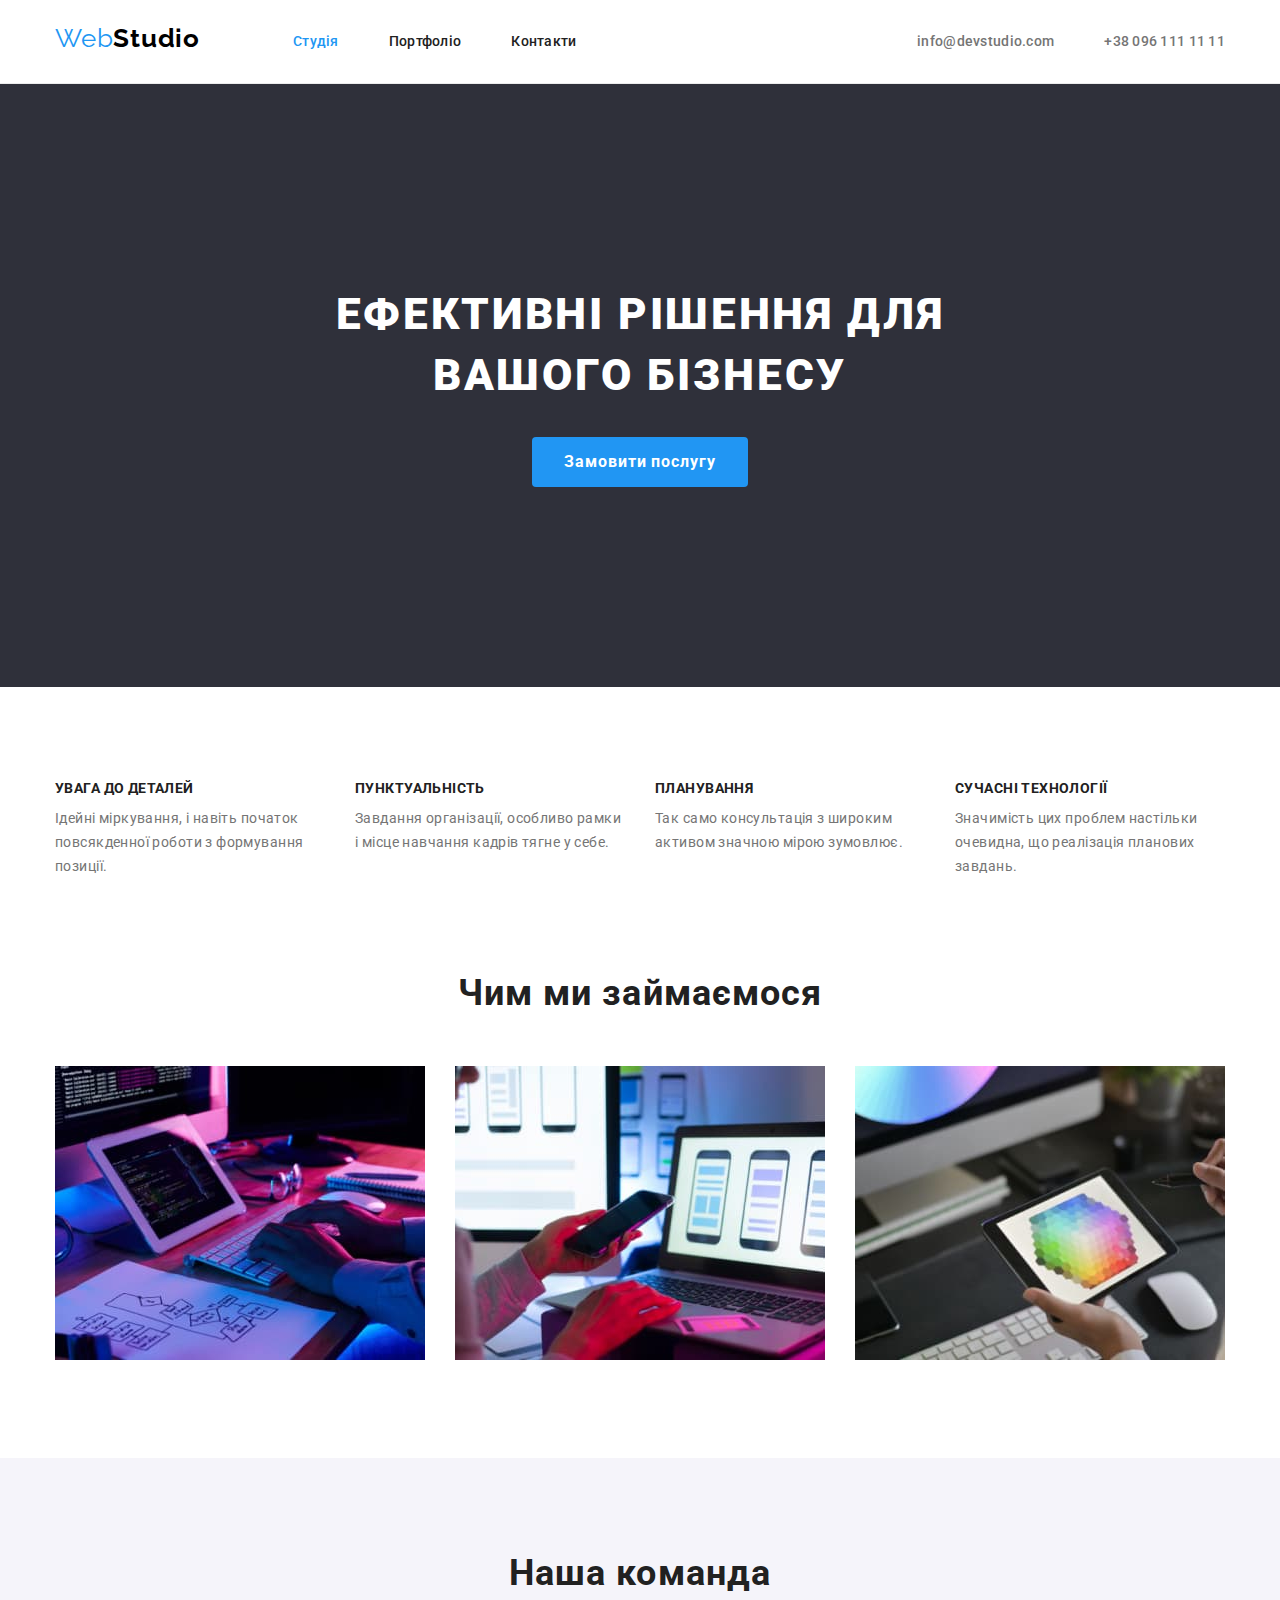
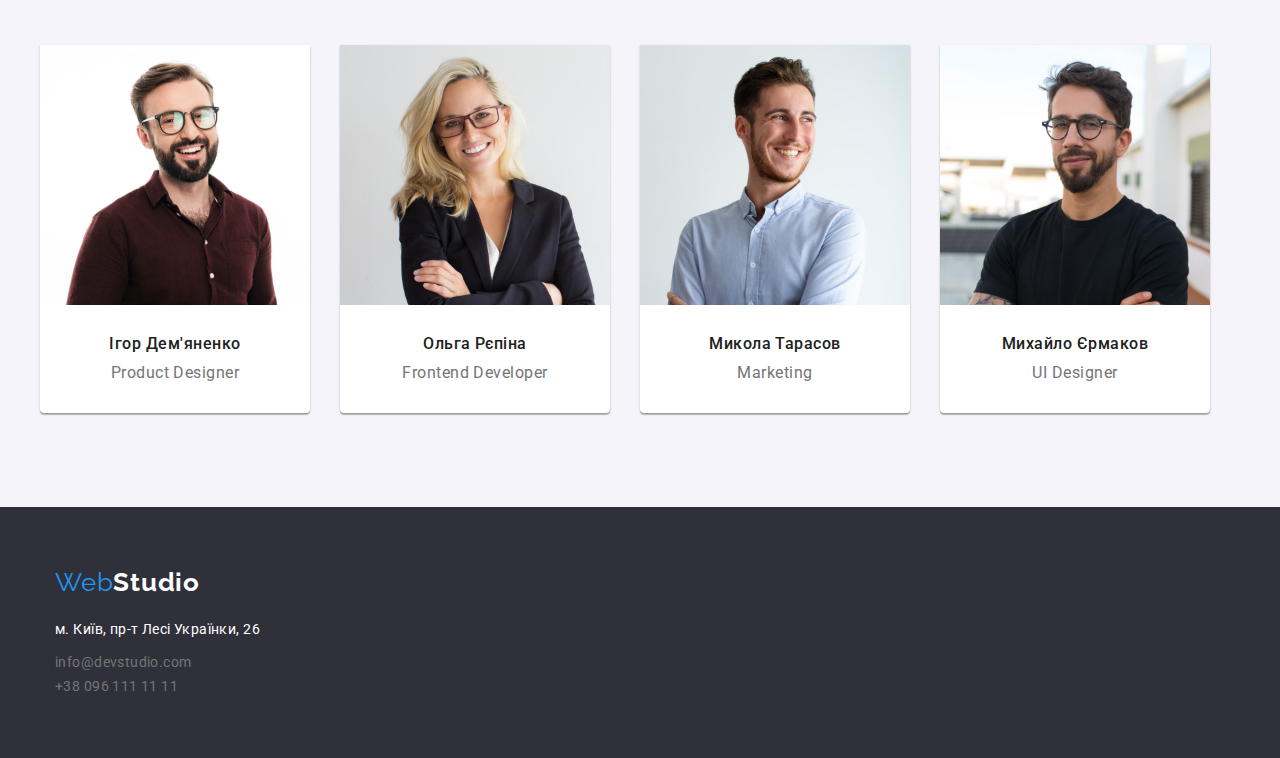
==== index.html @ df7de477 "reset" ====
<!DOCTYPE html>
<html lang="uk">
  <head>
    <meta charset="UTF-8" />
    <meta http-equiv="X-UA-Compatible" content="IE=edge" />
    <meta name="viewport" content="width=device-width, initial-scale=1.0" />
    <title>WebStudio</title>

    <link rel="preconnect" href="https://fonts.googleapis.com" />
    <link rel="preconnect" href="https://fonts.gstatic.com" crossorigin />
    <link
      href="https://fonts.googleapis.com/css2?family=Raleway:wght@700&family=Roboto:wght@400;500;700;900&display=swap"
      rel="stylesheet"
    />
    <link
      rel="stylesheet"
      href="https://cdnjs.cloudflare.com/ajax/libs/modern-normalize/1.0.0/modern-normalize.min.css"
    />

    <link rel="stylesheet" href="./style.css" />
  </head>
  <body>
    <header class="main-header">
      <div class="container header-grow">
        <nav class="main-header">
          <a href="./index.html" lang="en" class="web logo"
            >Web<span class="studio">Studio</span></a
          >
          <ul class="utilited-ul site-nav">
            <li class="item">
              <a href="./index.html" class="link active-page">Студія</a>
            </li>
            <li class="item">
              <a href="./portfolio.html" target="_blank" class="link"
                >Портфоліо</a
              >
            </li>
            <li class="item">
              <a href="" class="link">Контакти</a>
            </li>
          </ul>
        </nav>
        <ul class="utilited-ul contact-header">
          <li class="item">
            <a href=" mailto:info@devstudio.com" class="contact header"
              >info@devstudio.com</a
            >
          </li>
          <li class="item">
            <a href="tel:+380961111111" class="contact header"
              >+38 096 111 11 11</a
            >
          </li>
        </ul>
      </div>
    </header>

    <main>
      <!-- hero -->
      <section class="hero">
        <div class="container">
          <h1 class="hero-title">Ефективні рішення для вашого бізнесу</h1>
          <button type="button" class="button primery button-hero">
            Замовити послугу
          </button>
        </div>
      </section>
      <!--особливості  -->
      <section class="section feautres">
        <div class="container">
          <h2 class="section-title" hidden>особливості</h2>
          <ul class="utilited-ul features-list">
            <li class="feature-li">
              <h3 class="features-title">УВАГА ДО ДЕТАЛЕЙ</h3>
              <p>
                Ідейні міркування, і навіть початок повсякденної роботи з
                формування позиції.
              </p>
            </li>
            <li class="feature-li">
              <h3 class="features-title">ПУНКТУАЛЬНІСТЬ</h3>
              <p>
                Завдання організації, особливо рамки і місце навчання кадрів
                тягне у себе.
              </p>
            </li>
            <li class="feature-li">
              <h3 class="features-title">ПЛАНУВАННЯ</h3>
              <p>
                Так само консультація з широким активом значною мірою зумовлює.
              </p>
            </li>
            <li class="feature-li">
              <h3 class="features-title">СУЧАСНІ ТЕХНОЛОГІЇ</h3>
              <p>
                Значимість цих проблем настільки очевидна, що реалізація
                планових завдань.
              </p>
            </li>
          </ul>
        </div>
      </section>
      <!-- Чим ми займаємося -->
      <section class="section">
        <div class="container">
          <h2 class="section-title">Чим ми займаємося</h2>

          <ul class="utilited-ul works">
            <li class="item">
              <img src="./image/box1.jpg" width="370" alt="клавіатура" />
            </li>
            <li class="item">
              <img src="./image/box2.jpg" width="370" alt="телефон" />
            </li>
            <li class="item">
              <img src="./image/box3.jpg" width="370" alt="планшет" />
            </li>
          </ul>
        </div>
      </section>
      <!-- Наша команда -->
      <section class="section our-team">
        <div class="container">
          <h2 class="section-title">Наша команда</h2>

          <ul class="utilited-ul team">
            <li class="team-li">
              <img
                src="./image/img.jpg"
                width="270"
                alt="Ігор Дем'яненко"
                class="team-photo"
              />
              <h3 class="team-title">Ігор Дем'яненко</h3>
              <p class="team-text">Product Designer</p>
            </li>
            <li class="team-li">
              <img
                src="./image/img1.jpg"
                width="270"
                alt="Ольга Рєпіна"
                class="team-photo"
              />
              <h3 class="team-title">Ольга Рєпіна</h3>
              <p class="team-text">Frontend Developer</p>
            </li>
            <li class="team-li">
              <img
                src="./image/img2.jpg"
                width="270"
                alt="Микола Тарасов"
                class="team-photo"
              />
              <h3 class="team-title">Микола Тарасов</h3>
              <p class="team-text">Marketing</p>
            </li>
            <li class="team-li">
              <img
                src="./image/img3.jpg"
                width="270"
                alt="Михайло Єрмаков"
                class="team-photo"
              />
              <h3 class="team-title">Михайло Єрмаков</h3>
              <p class="team-text">UI Designer</p>
            </li>
          </ul>
        </div>
      </section>
    </main>
    <!-- підвал -->
    <footer class="footer">
      <div class="container container-footer">
        <a href="./index.html" lang="en" class="web logo-footer"
          >Web<span class="studio-footer">Studio</span></a
        >
        <address>
          <ul class="contact utilited-ul">
            <li>
              <a
                href="https://www.google.com/maps/place/%D0%B1%D1%83%D0%BB.+%D0%9B%D0%B5%D1%81%D0%B8+%D0%A3%D0%BA%D1%80%D0%B0%D0%B8%D0%BD%D0%BA%D0%B8,+26,+%D0%9A%D0%B8%D0%B5%D0%B2,+%D0%A3%D0%BA%D1%80%D0%B0%D0%B8%D0%BD%D0%B0,+02000/@50.4265841,30.5361971,17z/data=!3m1!4b1!4m5!3m4!1s0x40d4cf0e033ecbe9:0x57a4dffefec77da0!8m2!3d50.4265807!4d30.5383858"
                target="_blank"
                rel="noopener noreferrer"
                class="adress"
                >м. Київ, пр-т Лесі Українки, 26</a
              >
            </li>
            <li>
              <a href=" mailto:info@devstudio.com" class="contact footer"
                >info@devstudio.com</a
              >
            </li>
            <li>
              <a href="tel:+380961111111" class="contact footer"
                >+38 096 111 11 11</a
              >
            </li>
          </ul>
        </address>
      </div>
    </footer>
  </body>
</html>
---- style.css ----
/* primery text-color - #757575
secondary text-color - #212121
primery background-color - #F5F5F5
footer-hero color - #2F303A
button active color - #2196F3
web color - #2196F3
studio color - #000000
button color - #F5F4FA
color adress - #FFFFFF
color footer contact - rgba(255, 255, 255, 0.6) */
html {
  box-sizing: border-box;
}
*,
*::before,
*::after {
  box-sizing: inherit;
}
:root {
  --primery-text-color: #757575;
  --secondary-text-color: #212121;
  --active-color: #2196f3;
  --button-color: #f5f4fa;
  --primery-bg-color: #ffffff;
}
h1,
h2,
h3,
h4,
h5,
h6,
p,
ul {
  padding: 0px;
  margin: 0px;
}
body {
  background-color: var(--primery-bg-color);
  color: var(--primery-text-color);
  font-family: Roboto, sans-serif;
  font-weight: 400;
  font-size: 16px;
  line-height: 1.17;
  letter-spacing: 0.03em;
}
.container {
  width: 1200px;
  margin-left: auto;
  margin-right: auto;
}
.main-header {
  display:flex;
 
}
header {
  border-bottom: 1px solid #ececec;
}
.header-grow {
  display: flex;
  align-items: center;
  margin-left: auto;
  margin-right: auto;
  padding-right: 15px;
  padding-left: 15px;

  background-color: #ffffff;
}

.section {
  margin-left: auto;
  margin-right: auto;
  padding-top: 94px;
  padding-bottom: 94px;
}
/*logo style*/
.logo {
  display: flex;
  padding-top: 24px;
  padding-bottom: 25px;
  margin-right: 93px;
}
.web {
  color: var(--active-color);
  font-family: Raleway;
  font-size: Bold;
  font-size: 26px;
  line-height: 1.2;
  line-height: 100%;
  vertical-align: top;
  letter-spacing: 0.03em;
  text-decoration: none;
}
.studio {
  color: #000;
  text-decoration: none;
  font-family: "Raleway";
  font-style: normal;
  font-weight: 700;
  font-size: 26px;
  line-height: 1, 19;
  letter-spacing: 0.03em;
  color: #000000;
}

.studio-footer {
  font-family: "Raleway";
  font-style: normal;
  font-weight: 700;
  font-size: 26px;
  line-height: 1.19;
  letter-spacing: 0.03em;
  color: #ffffff;
}

/*utilited for all ul*/
.utilited-ul {
  list-style: none;
}

/*site navigation style*/
.site-nav {
  display: flex;
}
.site-nav .item + .item {
  margin-left: 50px;
}

.site-nav .link {
  display: block;
  padding-top: 32px;
  padding-bottom: 32px;
  color: var(--secondary-text-color);
  font-weight: 500;
  font-size: 14px;
  line-height: 1.2;
  letter-spacing: 0.02em;
  text-decoration: none;
}
.site-nav .link:hover,
.site-nav .link:focus {
  color: var(--active-color);
}

.site-nav .active-page {
  color: var(--active-color);
  font-weight: 500;
  font-size: 14px;
  line-height: 1.2;
  letter-spacing: 0.02em;
  text-decoration: none;
}

/*contact-style*/
.contact-header .item + .item {
  margin-left: 50px;
}
.contact {
  color: var(--primery-text-color);
  font-weight: 500;
  font-size: 14px;
  line-height: 1.2;
  letter-spacing: 0.02em;
  text-decoration: none;
}
.contact-header {
  display: flex;
  margin-left: auto;
}
.contact-header .item {
  padding-top: 32px;
  padding-bottom: 32px;
}
.contact .header:hover,
.contact .header:focus {
  color: var(--active-color);
}
.contact .footer {
  color: #ffffff 60%;
  font-style: normal;
  font-weight: 400;
  font-size: 14px;
  line-height: 1.7;
  letter-spacing: 0.03em;
  text-decoration: none;
}

.contact .footer:hover,
.contact .footer:focus {
  color: var(--active-color);
}

/*Button*/
.button {
  border-radius: 4px;
  padding: 6px 22px;
  display: inline-block;
  border: 0px;

  color: var(--secondary-text-color);
  background-color: var(--button-color);
  cursor: pointer;
  font-weight: 500;
  font-size: 16px;
  line-height: 1.62;
  text-align: center;
  letter-spacing: 0.03em;
}

.hero .button-hero {
  border-radius: 4px;
  padding: 10px 32px;
  display: inline-block;

  font-weight: 700;
  font-size: 16px;
  line-height: 1.88;
  text-align: center;
  letter-spacing: 0.06em;
  color: #ffffff;
  background-color: var(--active-color);
}
/* All section background */

/*Hero*/
.hero {
  background-color: #2f303a;
  text-align: center;
  padding-top: 200px;
  padding-bottom: 200px;
}
.hero .hero-title {
  margin-bottom: 30px;
  color: #ffffff;
  font-weight: 900;
  font-size: 44px;
  line-height: 1.4;

  margin-right: auto;
  margin-left: auto;
  width: 696px;
  letter-spacing: 0.06em;
  text-transform: uppercase;
}
/* Features style */
.feautres {
  padding-bottom: 0px;
}

.feature-li {
  width: 270px;
}
.features-list .feature-li + .feature-li {
  margin-left: 30px;
}
.features-list {
  justify-content: center;
  display: flex;
  font-weight: 400;
  font-size: 14px;
  line-height: 1.7;
  letter-spacing: 0.03em;
  background-color: #ffffff;
}
.features-title {
  margin-bottom: 10px;

  font-weight: 700;
  font-size: 14px;
  line-height: 1.14;
  letter-spacing: 0.03em;
  text-transform: uppercase;
  color: var(--secondary-text-color);
}

/* section title style */
.section .section-title {
  margin-bottom: 50px;

  color: var(--secondary-text-color);
  font-weight: 700;
  font-size: 36px;
  line-height: 1.2;
  text-align: center;
  letter-spacing: 0.03em;
}

/* Works */
.works {
  display: flex;
  align-self: center;
  justify-content: center;
}
.works .item {
  display: inline-block;
}
.works .item + .item {
  margin-left: 30px;
}
/* Team style */
.our-team {
  background-color: #f5f4fa;
  padding-bottom: 94px;
}
.team {
  display: flex;
}
.team-photo {
  display: block;
}
.team-li {
  background: #ffffff;

  box-shadow: 0px 1px 3px rgba(0, 0, 0, 0.12), 0px 1px 1px rgba(0, 0, 0, 0.14),
    0px 2px 1px rgba(0, 0, 0, 0.2);
  border-radius: 0px 0px 4px 4px;
}
.team .team-li + .team-li {
  margin-left: 30px;
}
.team .team-title {
  margin-top: 30px;
  margin-bottom: 10px;

  font-weight: 500;
  font-size: 16px;
  line-height: 1.18;
  text-align: center;
  letter-spacing: 0.03em;
  color: var(--secondary-text-color);
}
.team .team-text {
  text-align: center;
  margin-bottom: 30px;
}
/*Footer  */
.container-footer {
  padding-left: 15px;
  padding-right: 15px;
  padding-top: 60px;
  padding-bottom: 60px;
}
.footer {
  background-color: #2f303a;
}
.logo-footer {
  display: inline-block;
  margin-bottom: 20px;
}

.adress {
  display: inline-block;
  margin-bottom: 9px;
  color: #ffffff;
  font-style: normal;
  font-weight: 400;
  font-size: 14px;
  line-height: 1.7;
  letter-spacing: 0.03em;
  text-decoration: none;
}
.contact-footer {
  color: rgba(255, 255, 255, 0.6);
  margin-bottom: 9px;
}

/* Portfolio styles */

.buttons-portfolio .button:hover,
.buttons-portfolio .button:focus {
  color: #ffffff;
  background-color: var(--active-color);
}

.buttons-portfolio {
  display: flex;
  gap: 8px;
  justify-content: center;

  margin-bottom: 50px;
  margin-left: auto;
  margin-right: auto;
}
.portfolio {
  display: flex;
  flex-wrap: wrap;
}
.portfolio-element {
  width: calc((100% - 60px) / 3);
  margin-right: 30px;
  margin-bottom: 30px;
  border-bottom: 1px solid #eeeeee;
}
.portfolio-text {
  background: #ffffff;
  border-left: 1px solid #eeeeee;
  border-right: 1px solid #eeeeee;
  border-bottom: 1px solid #eeeeee;
  padding: 24px 20px;
  width: 370px;
}
.portfolio-element:nth-child(3n) {
  margin-right: 0;
}

.portfolio-element:nth-last-child(-n + 3) {
  margin-bottom: 0;
}
.portfolio .title {
  color: var(--secondary-text-color);
  font-weight: 700;
  font-size: 18px;
  line-height: 2;
  letter-spacing: 0.06em;
}

.portfolio .text {
  font-weight: 400;
  font-size: 16px;
  line-height: 1.88;
  letter-spacing: 0.03em;
}
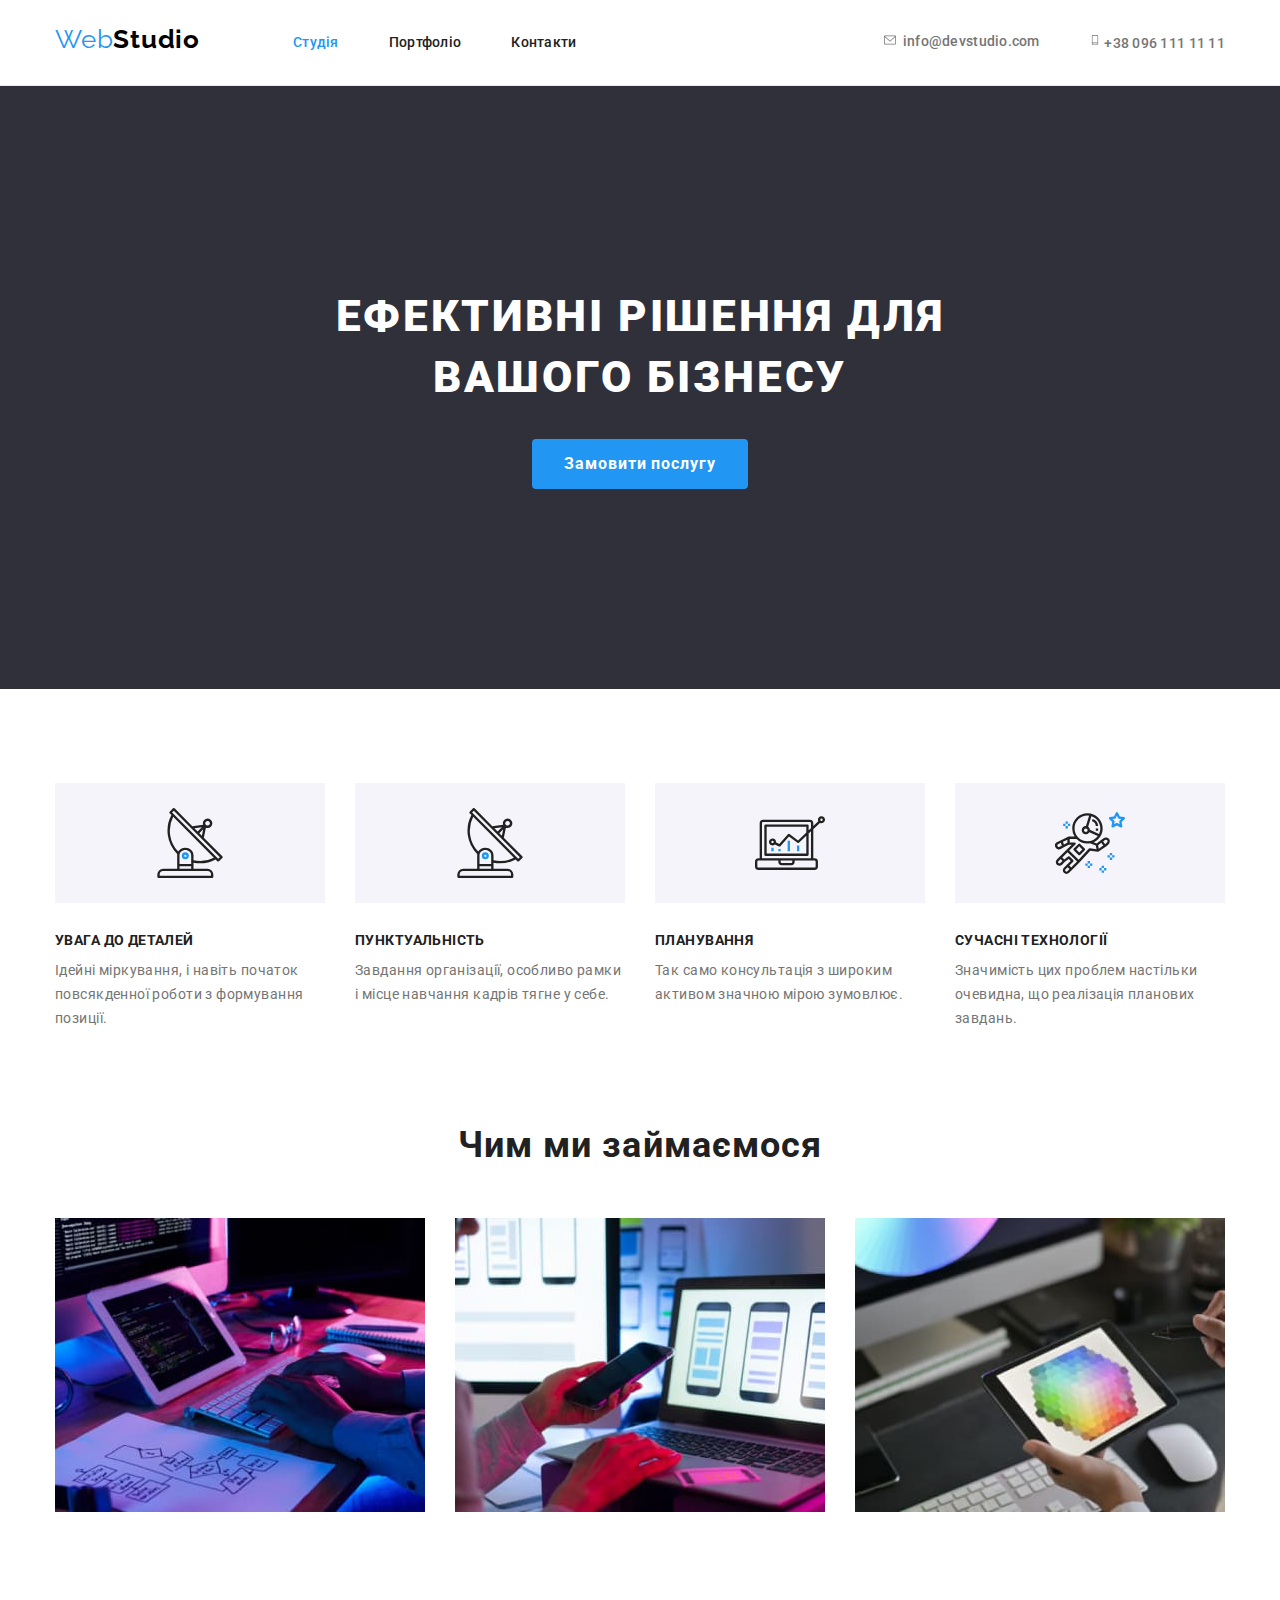
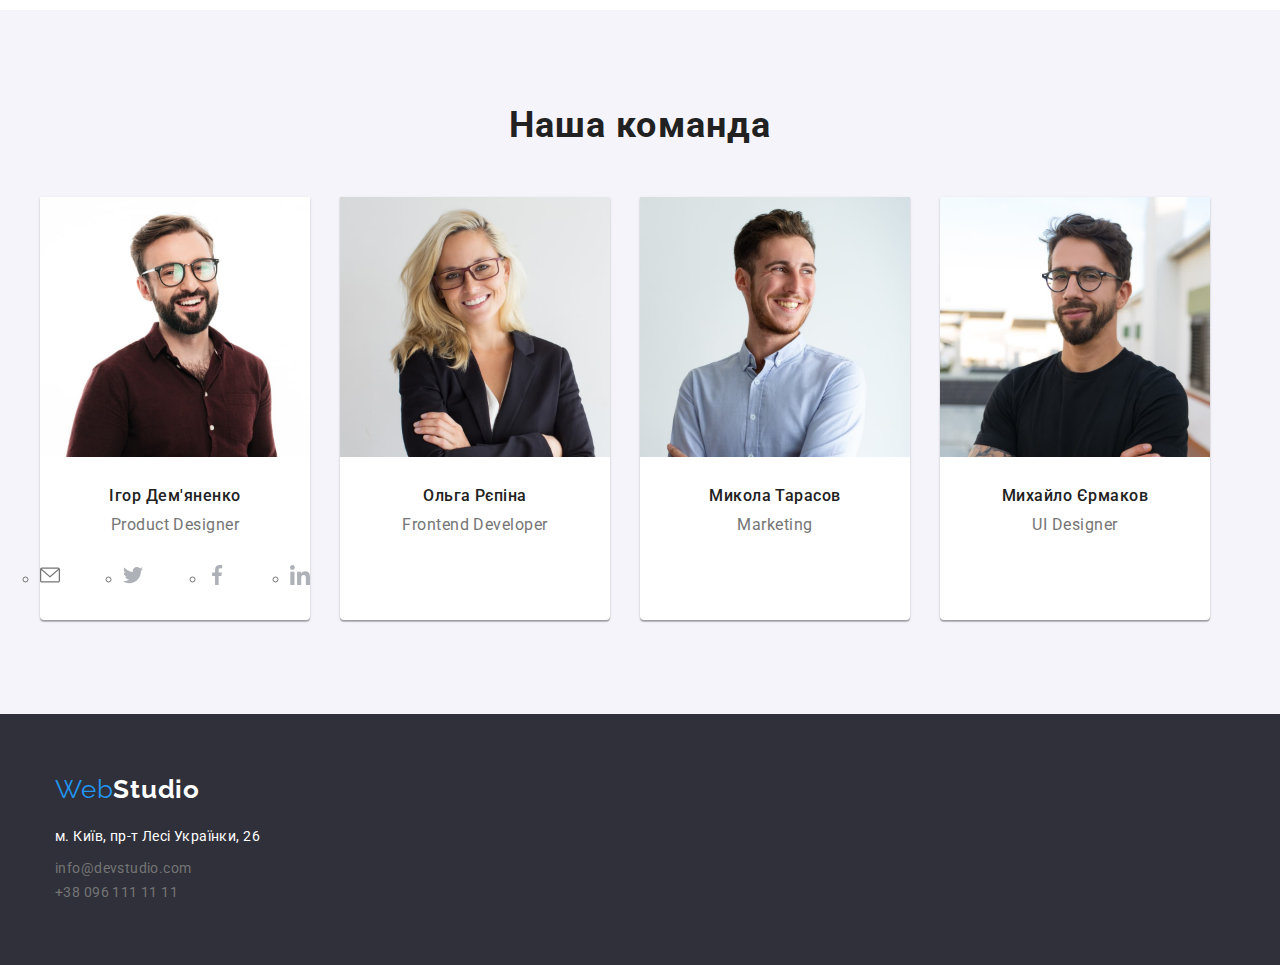
==== commit 2d4ddb02: "add sprite" ====
--- a/index.html
+++ b/index.html
@@ -42,11 +42,17 @@
         </nav>
         <ul class="utilited-ul contact-header">
           <li class="item">
+            <svg class="mail-ikon">
+              <use href="./image/symbol-defs.svg#icon-envelope"></use>
+            </svg>
             <a href=" mailto:info@devstudio.com" class="contact header"
               >info@devstudio.com</a
             >
           </li>
           <li class="item">
+            <svg class="telefon-ikon">
+              <use href="./image/symbol-defs.svg#icon-smartphone"></use>
+            </svg>
             <a href="tel:+380961111111" class="contact header"
               >+38 096 111 11 11</a
             >
@@ -71,6 +77,11 @@
           <h2 class="section-title" hidden>особливості</h2>
           <ul class="utilited-ul features-list">
             <li class="feature-li">
+              <div class="feature-ikon">
+                <svg class="ikon-feature">
+                  <use href="./image/symbol-defs.svg#icon-antenna"></use>
+                </svg>
+              </div>
               <h3 class="features-title">УВАГА ДО ДЕТАЛЕЙ</h3>
               <p>
                 Ідейні міркування, і навіть початок повсякденної роботи з
@@ -78,6 +89,11 @@
               </p>
             </li>
             <li class="feature-li">
+              <div class="feature-ikon">
+                <svg class="ikon-feature">
+                  <use href="./image/symbol-defs.svg#icon-antenna"></use>
+                </svg>
+              </div>
               <h3 class="features-title">ПУНКТУАЛЬНІСТЬ</h3>
               <p>
                 Завдання організації, особливо рамки і місце навчання кадрів
@@ -85,12 +101,22 @@
               </p>
             </li>
             <li class="feature-li">
+              <div class="feature-ikon">
+                <svg class="ikon-feature">
+                  <use href="./image/symbol-defs.svg#icon-diagram"></use>
+                </svg>
+              </div>
               <h3 class="features-title">ПЛАНУВАННЯ</h3>
               <p>
                 Так само консультація з широким активом значною мірою зумовлює.
               </p>
             </li>
             <li class="feature-li">
+              <div class="feature-ikon">
+                <svg class="ikon-feature">
+                  <use href="./image/symbol-defs.svg#icon-astronaut"></use>
+                </svg>
+              </div>
               <h3 class="features-title">СУЧАСНІ ТЕХНОЛОГІЇ</h3>
               <p>
                 Значимість цих проблем настільки очевидна, що реалізація
@@ -131,8 +157,31 @@
                 alt="Ігор Дем'яненко"
                 class="team-photo"
               />
+              
               <h3 class="team-title">Ігор Дем'яненко</h3>
               <p class="team-text">Product Designer</p>
+              <ul class="team-social">
+                <li class="social-icons">
+                  <svg class="social-ikon-item">
+                    <use href="./image/symbol-defs.svg#icon-envelope"></use>
+                  </svg>
+                </li>
+                <li class="social-icons">
+                  <svg class="social-ikon-item">
+                    <use href="./image/symbol-defs.svg#icon-twitter"></use>
+                  </svg>
+                </li>
+                <li class="social-icons">
+                  <svg class="social-ikon-item">
+                  <use href="./image/symbol-defs.svg#icon-facebook"></use>
+                </svg>
+              </li>
+                <li class="social-icons">
+                  <svg class="social-ikon-item">
+                    <use href="./image/symbol-defs.svg#icon-linkedin"></use>
+                  </svg>
+                </li>
+              </ul>
             </li>
             <li class="team-li">
               <img
--- a/style.css
+++ b/style.css
@@ -154,6 +154,15 @@
 .contact-header .item + .item {
   margin-left: 50px;
 }
+.mail-ikon{
+  
+  width: 16px;
+  height: 12px;
+}
+.telefon-ikon{
+  width: 10px;
+  height: 16px;
+}
 .contact {
   color: var(--primery-text-color);
   font-weight: 500;
@@ -165,6 +174,7 @@
 .contact-header {
   display: flex;
   margin-left: auto;
+  justify-content: baseline;
 }
 .contact-header .item {
   padding-top: 32px;
@@ -261,6 +271,17 @@
   letter-spacing: 0.03em;
   background-color: #ffffff;
 }
+.feature-ikon{
+  width: 270px;
+  height: 120px;
+  background-color:var(--button-color);
+  padding: 25px 100px;
+  margin-bottom: 30px;
+}
+.ikon-feature{
+  width: 70px;
+  height: 70px;
+}
 .features-title {
   margin-bottom: 10px;
 
@@ -331,6 +352,21 @@
 .team .team-text {
   text-align: center;
   margin-bottom: 30px;
+}
+.team-social{
+display: flex;
+justify-content: space-between;
+margin-left: auto;
+margin-right: auto;
+margin-bottom: 30px;
+
+}
+.social-icons{
+  gap:35px;
+}
+.social-ikon-item{
+  width: 20px;
+  height: 20px;
 }
 /*Footer  */
 .container-footer {
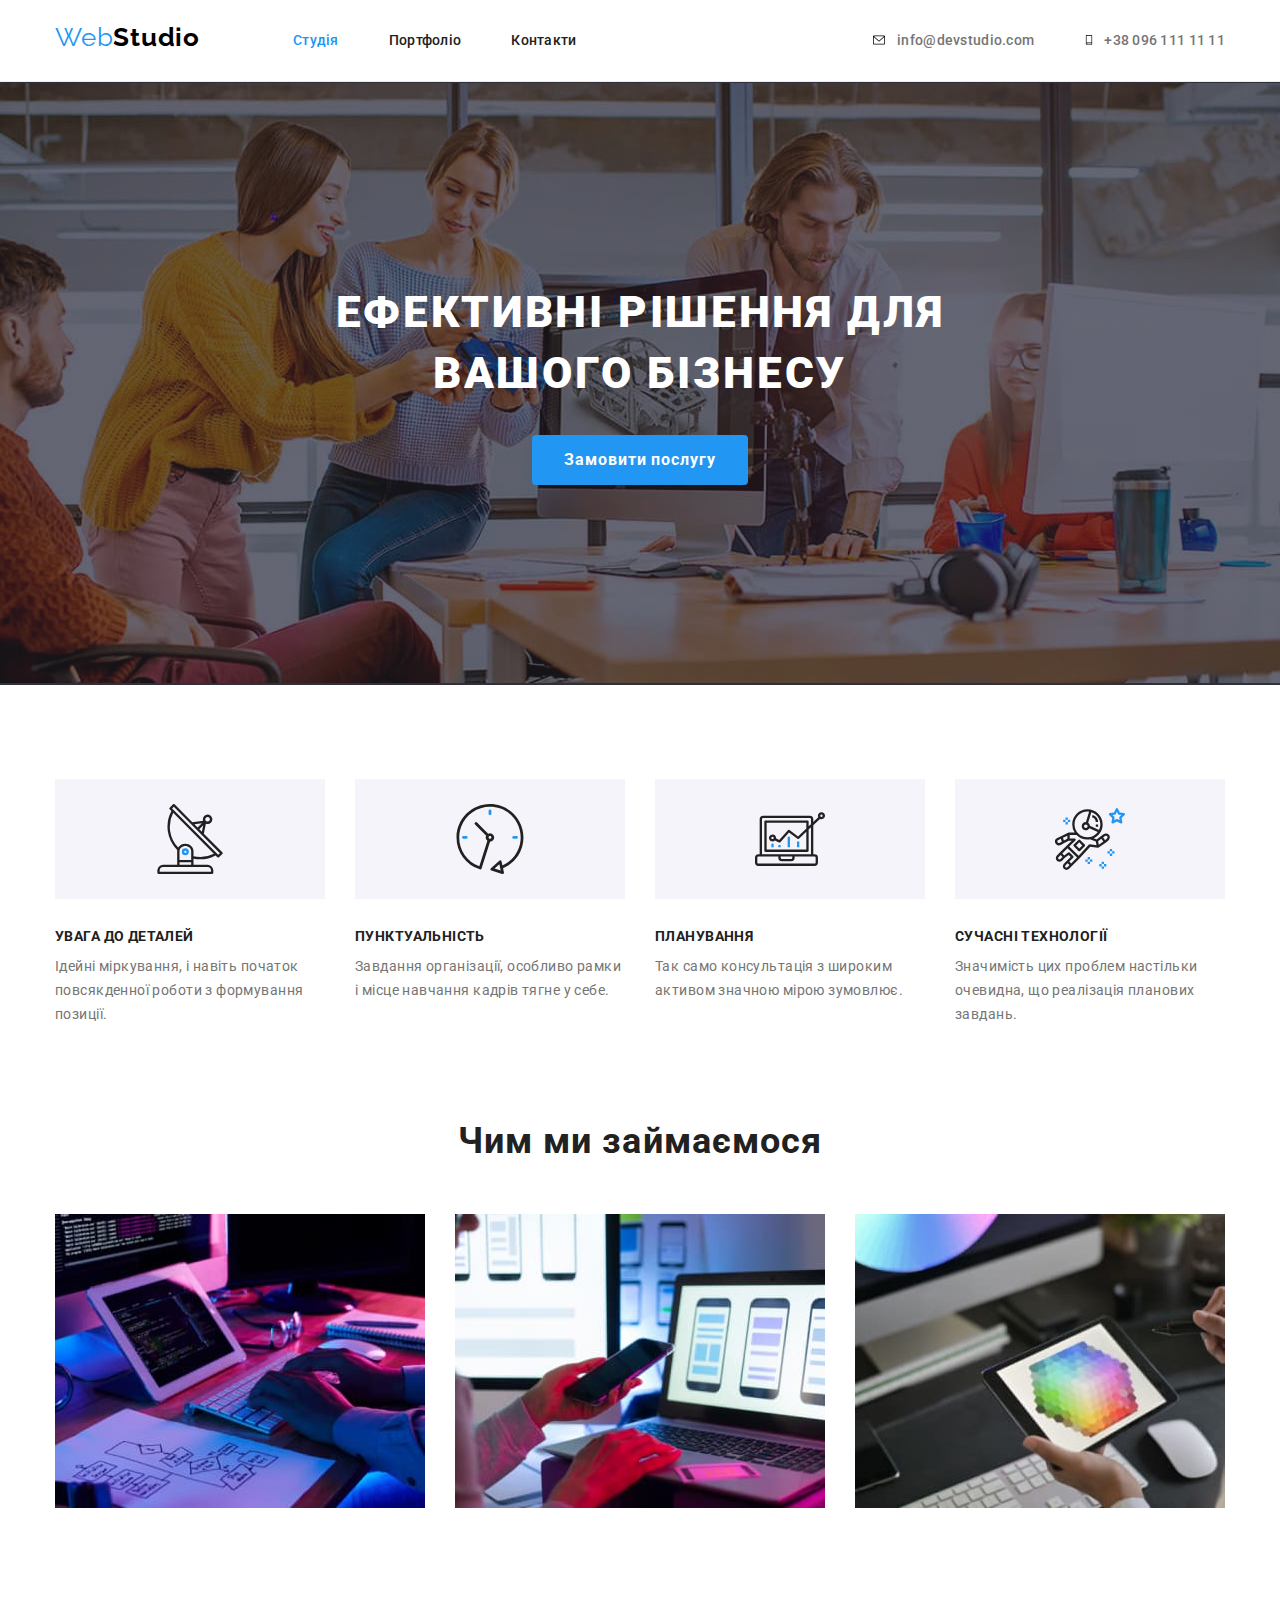
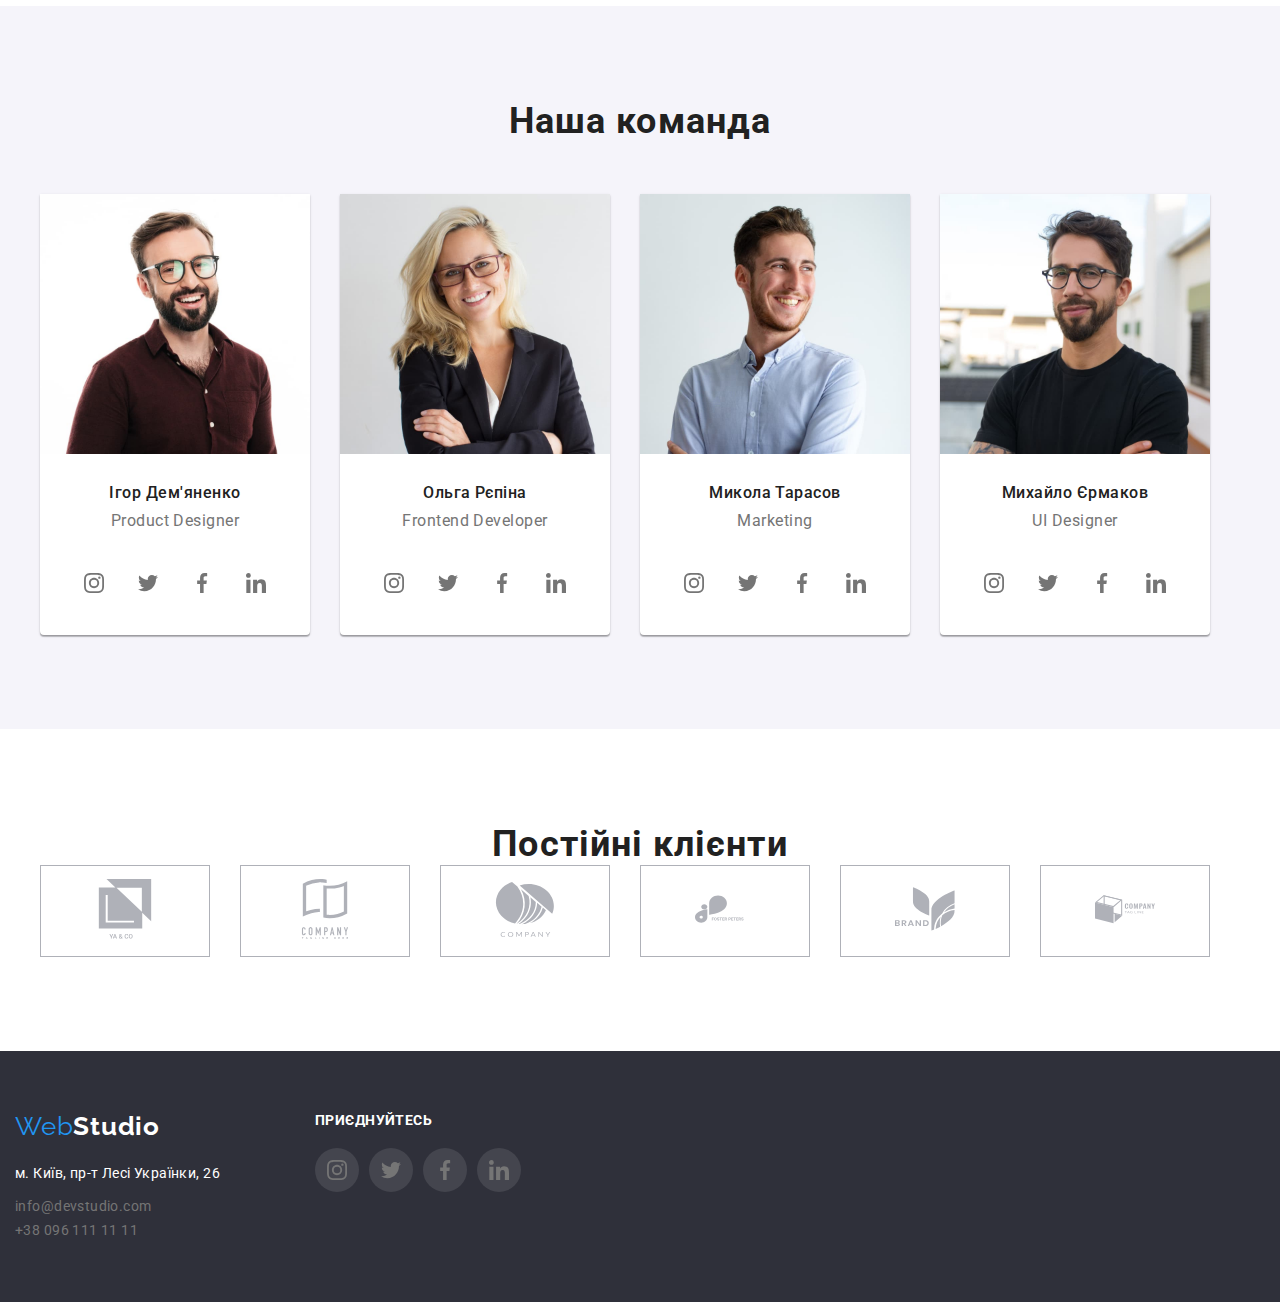
==== commit 9c322846: "add all" ====
--- a/index.html
+++ b/index.html
@@ -42,18 +42,16 @@
         </nav>
         <ul class="utilited-ul contact-header">
           <li class="item">
-            <svg class="mail-ikon">
-              <use href="./image/symbol-defs.svg#icon-envelope"></use>
-            </svg>
-            <a href=" mailto:info@devstudio.com" class="contact header"
+            <a href=" mailto:info@devstudio.com" class="contact header">
+              <svg class="mail-ikon">
+                <use href="./image/symbol-defs.svg#icon-envelope"></use></svg
               >info@devstudio.com</a
             >
           </li>
           <li class="item">
-            <svg class="telefon-ikon">
-              <use href="./image/symbol-defs.svg#icon-smartphone"></use>
-            </svg>
-            <a href="tel:+380961111111" class="contact header"
+            <a href="tel:+380961111111" class="contact header">
+              <svg class="telefon-ikon">
+                <use href="./image/symbol-defs.svg#icon-smartphone"></use></svg
               >+38 096 111 11 11</a
             >
           </li>
@@ -91,7 +89,7 @@
             <li class="feature-li">
               <div class="feature-ikon">
                 <svg class="ikon-feature">
-                  <use href="./image/symbol-defs.svg#icon-antenna"></use>
+                  <use href="./image/symbol-defs.svg#icon-clock"></use>
                 </svg>
               </div>
               <h3 class="features-title">ПУНКТУАЛЬНІСТЬ</h3>
@@ -157,29 +155,57 @@
                 alt="Ігор Дем'яненко"
                 class="team-photo"
               />
-              
+
               <h3 class="team-title">Ігор Дем'яненко</h3>
               <p class="team-text">Product Designer</p>
               <ul class="team-social">
-                <li class="social-icons">
-                  <svg class="social-ikon-item">
-                    <use href="./image/symbol-defs.svg#icon-envelope"></use>
-                  </svg>
-                </li>
-                <li class="social-icons">
-                  <svg class="social-ikon-item">
-                    <use href="./image/symbol-defs.svg#icon-twitter"></use>
-                  </svg>
-                </li>
-                <li class="social-icons">
-                  <svg class="social-ikon-item">
-                  <use href="./image/symbol-defs.svg#icon-facebook"></use>
-                </svg>
-              </li>
-                <li class="social-icons">
-                  <svg class="social-ikon-item">
-                    <use href="./image/symbol-defs.svg#icon-linkedin"></use>
-                  </svg>
+                <li class="social-li">
+                  <a
+                    class="social-link"
+                    href="https://www.instagram.com/"
+                    target="_blank"
+                    rel="noopener noreferrer"
+                  >
+                    <svg class="social-ikon-item">
+                      <use href="./image/symbol-defs.svg#icon-instagram"></use>
+                    </svg>
+                  </a>
+                </li>
+                <li class="social-li">
+                  <a
+                    class="social-link"
+                    href="https://www.instagram.com/"
+                    target="_blank"
+                    rel="noopener noreferrer"
+                  >
+                    <svg class="social-ikon-item">
+                      <use href="./image/symbol-defs.svg#icon-twitter"></use>
+                    </svg>
+                  </a>
+                </li>
+                <li class="social-li">
+                  <a
+                    class="social-link"
+                    href="https://www.instagram.com/"
+                    target="_blank"
+                    rel="noopener noreferrer"
+                  >
+                    <svg class="social-ikon-item">
+                      <use href="./image/symbol-defs.svg#icon-facebook"></use>
+                    </svg>
+                  </a>
+                </li>
+                <li class="social-li">
+                  <a
+                    class="social-link"
+                    href="https://www.instagram.com/"
+                    target="_blank"
+                    rel="noopener noreferrer"
+                  >
+                    <svg class="social-ikon-item">
+                      <use href="./image/symbol-defs.svg#icon-linkedin"></use>
+                    </svg>
+                  </a>
                 </li>
               </ul>
             </li>
@@ -192,6 +218,56 @@
               />
               <h3 class="team-title">Ольга Рєпіна</h3>
               <p class="team-text">Frontend Developer</p>
+              <ul class="team-social">
+                <li class="social-li">
+                  <a
+                    class="social-link"
+                    href="https://www.instagram.com/"
+                    target="_blank"
+                    rel="noopener noreferrer"
+                  >
+                    <svg class="social-ikon-item">
+                      <use href="./image/symbol-defs.svg#icon-instagram"></use>
+                    </svg>
+                  </a>
+                </li>
+                <li class="social-li">
+                  <a
+                    class="social-link"
+                    href="https://www.instagram.com/"
+                    target="_blank"
+                    rel="noopener noreferrer"
+                  >
+                    <svg class="social-ikon-item">
+                      <use href="./image/symbol-defs.svg#icon-twitter"></use>
+                    </svg>
+                  </a>
+                </li>
+                <li class="social-li">
+                  <a
+                    class="social-link"
+                    href="https://www.instagram.com/"
+                    target="_blank"
+                    rel="noopener noreferrer"
+                  >
+                    <svg class="social-ikon-item">
+                      <use href="./image/symbol-defs.svg#icon-facebook"></use>
+                    </svg>
+                  </a>
+                </li>
+                <li class="social-li">
+                  <a
+                    class="social-link"
+                    href="https://www.instagram.com/"
+                    target="_blank"
+                    rel="noopener noreferrer"
+                  >
+                    <svg class="social-ikon-item">
+                      <use href="./image/symbol-defs.svg#icon-linkedin"></use>
+                    </svg>
+                  </a>
+                </li>
+              </ul>
             </li>
             <li class="team-li">
               <img
@@ -202,6 +278,56 @@
               />
               <h3 class="team-title">Микола Тарасов</h3>
               <p class="team-text">Marketing</p>
+              <ul class="team-social">
+                <li class="social-li">
+                  <a
+                    class="social-link"
+                    href="https://www.instagram.com/"
+                    target="_blank"
+                    rel="noopener noreferrer"
+                  >
+                    <svg class="social-ikon-item">
+                      <use href="./image/symbol-defs.svg#icon-instagram"></use>
+                    </svg>
+                  </a>
+                </li>
+                <li class="social-li">
+                  <a
+                    class="social-link"
+                    href="https://www.instagram.com/"
+                    target="_blank"
+                    rel="noopener noreferrer"
+                  >
+                    <svg class="social-ikon-item">
+                      <use href="./image/symbol-defs.svg#icon-twitter"></use>
+                    </svg>
+                  </a>
+                </li>
+                <li class="social-li">
+                  <a
+                    class="social-link"
+                    href="https://www.instagram.com/"
+                    target="_blank"
+                    rel="noopener noreferrer"
+                  >
+                    <svg class="social-ikon-item">
+                      <use href="./image/symbol-defs.svg#icon-facebook"></use>
+                    </svg>
+                  </a>
+                </li>
+                <li class="social-li">
+                  <a
+                    class="social-link"
+                    href="https://www.instagram.com/"
+                    target="_blank"
+                    rel="noopener noreferrer"
+                  >
+                    <svg class="social-ikon-item">
+                      <use href="./image/symbol-defs.svg#icon-linkedin"></use>
+                    </svg>
+                  </a>
+                </li>
+              </ul>
             </li>
             <li class="team-li">
               <img
@@ -212,6 +338,105 @@
               />
               <h3 class="team-title">Михайло Єрмаков</h3>
               <p class="team-text">UI Designer</p>
+              <ul class="team-social">
+                <li class="social-li">
+                  <a
+                    class="social-link"
+                    href="https://www.instagram.com/"
+                    target="_blank"
+                    rel="noopener noreferrer"
+                  >
+                    <svg class="social-ikon-item">
+                      <use href="./image/symbol-defs.svg#icon-instagram"></use>
+                    </svg>
+                  </a>
+                </li>
+                <li class="social-li">
+                  <a
+                    class="social-link"
+                    href="https://www.instagram.com/"
+                    target="_blank"
+                    rel="noopener noreferrer"
+                  >
+                    <svg class="social-ikon-item">
+                      <use href="./image/symbol-defs.svg#icon-twitter"></use>
+                    </svg>
+                  </a>
+                </li>
+                <li class="social-li">
+                  <a
+                    class="social-link"
+                    href="https://www.instagram.com/"
+                    target="_blank"
+                    rel="noopener noreferrer"
+                  >
+                    <svg class="social-ikon-item">
+                      <use href="./image/symbol-defs.svg#icon-facebook"></use>
+                    </svg>
+                  </a>
+                </li>
+                <li class="social-li">
+                  <a
+                    class="social-link"
+                    href="https://www.instagram.com/"
+                    target="_blank"
+                    rel="noopener noreferrer"
+                  >
+                    <svg class="social-ikon-item">
+                      <use href="./image/symbol-defs.svg#icon-linkedin"></use>
+                    </svg>
+                  </a>
+                </li>
+              </ul>
+            </li>
+          </ul>
+        </div>
+      </section>
+      <section class="section clients">
+        <div class="container">
+          <h2 class="clients-title">Постійні клієнти</h2>
+          <ul class="clients-list">
+            <li class="clients-item">
+              <a class="clients-link" href="#">
+                <svg class="client-ikon-item">
+                  <use href="./image/symbol-defs.svg#icon-group"></use>
+                </svg>
+              </a>
+            </li>
+            <li class="clients-item">
+              <a class="clients-link" href="#">
+                <svg class="client-ikon-item">
+                  <use href="./image/symbol-defs.svg#icon-group-1"></use>
+                </svg>
+              </a>
+            </li>
+            <li class="clients-item">
+              <a class="clients-link" href="#">
+                <svg class="client-ikon-item">
+                  <use href="./image/symbol-defs.svg#icon-group-2"></use>
+                </svg>
+              </a>
+            </li>
+            <li class="clients-item">
+              <a class="clients-link" href="#">
+                <svg class="client-ikon-item">
+                  <use href="./image/symbol-defs.svg#icon-group-3"></use>
+                </svg>
+              </a>
+            </li>
+            <li class="clients-item">
+              <a class="clients-link" href="#">
+                <svg class="client-ikon-item">
+                  <use href="./image/symbol-defs.svg#icon-group-4"></use>
+                </svg>
+              </a>
+            </li>
+            <li class="clients-item">
+              <a class="clients-link" href="#">
+                <svg class="client-ikon-item">
+                  <use href="./image/symbol-defs.svg#icon-group-5"></use>
+                </svg>
+              </a>
             </li>
           </ul>
         </div>
@@ -220,32 +445,88 @@
     <!-- підвал -->
     <footer class="footer">
       <div class="container container-footer">
-        <a href="./index.html" lang="en" class="web logo-footer"
-          >Web<span class="studio-footer">Studio</span></a
-        >
-        <address>
-          <ul class="contact utilited-ul">
-            <li>
+        <div class="footer-contacts">
+          <a href="./index.html" lang="en" class="web logo-footer"
+            >Web<span class="studio-footer">Studio</span></a
+          >
+
+          <address>
+            <ul class="contact utilited-ul">
+              <li>
+                <a
+                  href="https://www.google.com/maps/place/%D0%B1%D1%83%D0%BB.+%D0%9B%D0%B5%D1%81%D0%B8+%D0%A3%D0%BA%D1%80%D0%B0%D0%B8%D0%BD%D0%BA%D0%B8,+26,+%D0%9A%D0%B8%D0%B5%D0%B2,+%D0%A3%D0%BA%D1%80%D0%B0%D0%B8%D0%BD%D0%B0,+02000/@50.4265841,30.5361971,17z/data=!3m1!4b1!4m5!3m4!1s0x40d4cf0e033ecbe9:0x57a4dffefec77da0!8m2!3d50.4265807!4d30.5383858"
+                  target="_blank"
+                  rel="noopener noreferrer"
+                  class="adress"
+                  >м. Київ, пр-т Лесі Українки, 26</a
+                >
+              </li>
+              <li>
+                <a href=" mailto:info@devstudio.com" class="contact footer"
+                  >info@devstudio.com</a
+                >
+              </li>
+              <li>
+                <a href="tel:+380961111111" class="contact footer"
+                  >+38 096 111 11 11</a
+                >
+              </li>
+            </ul>
+          </address>
+        </div>
+        <div class="footer-add">
+          <p class="add-title">приєднуйтесь</p>
+          <ul class="social">
+            <li class="social-li">
               <a
-                href="https://www.google.com/maps/place/%D0%B1%D1%83%D0%BB.+%D0%9B%D0%B5%D1%81%D0%B8+%D0%A3%D0%BA%D1%80%D0%B0%D0%B8%D0%BD%D0%BA%D0%B8,+26,+%D0%9A%D0%B8%D0%B5%D0%B2,+%D0%A3%D0%BA%D1%80%D0%B0%D0%B8%D0%BD%D0%B0,+02000/@50.4265841,30.5361971,17z/data=!3m1!4b1!4m5!3m4!1s0x40d4cf0e033ecbe9:0x57a4dffefec77da0!8m2!3d50.4265807!4d30.5383858"
+                class="social-link social-link-add"
+                href="https://www.instagram.com/"
                 target="_blank"
                 rel="noopener noreferrer"
-                class="adress"
-                >м. Київ, пр-т Лесі Українки, 26</a
               >
-            </li>
-            <li>
-              <a href=" mailto:info@devstudio.com" class="contact footer"
-                >info@devstudio.com</a
+                <svg class="social-ikon-item">
+                  <use href="./image/symbol-defs.svg#icon-instagram"></use>
+                </svg>
+              </a>
+            </li>
+            <li class="social-li">
+              <a
+                class="social-link social-link-add"
+                href="https://www.instagram.com/"
+                target="_blank"
+                rel="noopener noreferrer"
               >
-            </li>
-            <li>
-              <a href="tel:+380961111111" class="contact footer"
-                >+38 096 111 11 11</a
+                <svg class="social-ikon-item">
+                  <use href="./image/symbol-defs.svg#icon-twitter"></use>
+                </svg>
+              </a>
+            </li>
+            <li class="social-li">
+              <a
+                class="social-link social-link-add"
+                href="https://www.instagram.com/"
+                target="_blank"
+                rel="noopener noreferrer"
               >
+                <svg class="social-ikon-item">
+                  <use href="./image/symbol-defs.svg#icon-facebook"></use>
+                </svg>
+              </a>
+            </li>
+            <li class="social-li">
+              <a
+                class="social-link social-link-add"
+                href="https://www.instagram.com/"
+                target="_blank"
+                rel="noopener noreferrer"
+              >
+                <svg class="social-ikon-item">
+                  <use href="./image/symbol-defs.svg#icon-linkedin"></use>
+                </svg>
+              </a>
             </li>
           </ul>
-        </address>
+        </div>
       </div>
     </footer>
   </body>
--- a/style.css
+++ b/style.css
@@ -34,6 +34,12 @@
   padding: 0px;
   margin: 0px;
 }
+
+a,
+ul {
+  text-decoration: none;
+  color: currentColor;
+}
 body {
   background-color: var(--primery-bg-color);
   color: var(--primery-text-color);
@@ -49,8 +55,7 @@
   margin-right: auto;
 }
 .main-header {
-  display:flex;
- 
+  display: flex;
 }
 header {
   border-bottom: 1px solid #ececec;
@@ -154,22 +159,26 @@
 .contact-header .item + .item {
   margin-left: 50px;
 }
-.mail-ikon{
-  
+.mail-ikon {
+  margin-right: 10px;
   width: 16px;
   height: 12px;
 }
-.telefon-ikon{
+.telefon-ikon {
+  margin-right: 10px;
   width: 10px;
   height: 16px;
 }
-.contact {
+.main-header .contact {
   color: var(--primery-text-color);
   font-weight: 500;
   font-size: 14px;
   line-height: 1.2;
   letter-spacing: 0.02em;
   text-decoration: none;
+  display: flex;
+  justify-content: center;
+  align-items: center;
 }
 .contact-header {
   display: flex;
@@ -180,8 +189,11 @@
   padding-top: 32px;
   padding-bottom: 32px;
 }
-.contact .header:hover,
-.contact .header:focus {
+.contact-header {
+  text-align: center;
+}
+.contact-header:hover,
+.contact-header:focus {
   color: var(--active-color);
 }
 .contact .footer {
@@ -233,11 +245,25 @@
 
 /*Hero*/
 .hero {
+  background: linear-gradient(
+      to right,
+      rgba(47, 48, 58, 0.4),
+      rgba(47, 48, 58, 0.4)
+    ),
+    url("./image/hero.jpg");
+  /* background:linear-gradient
+  (to right,rgba(47, 48, 58, 0.4),
+  rgba(47, 48, 58, 0.4)),
+  url('./image/hero.jpg'); */
+
   background-color: #2f303a;
+  background-repeat: no-repeat;
+  background-position: center;
   text-align: center;
   padding-top: 200px;
   padding-bottom: 200px;
 }
+
 .hero .hero-title {
   margin-bottom: 30px;
   color: #ffffff;
@@ -271,14 +297,14 @@
   letter-spacing: 0.03em;
   background-color: #ffffff;
 }
-.feature-ikon{
+.feature-ikon {
   width: 270px;
   height: 120px;
-  background-color:var(--button-color);
+  background-color: var(--button-color);
   padding: 25px 100px;
   margin-bottom: 30px;
 }
-.ikon-feature{
+.ikon-feature {
   width: 70px;
   height: 70px;
 }
@@ -353,20 +379,84 @@
   text-align: center;
   margin-bottom: 30px;
 }
-.team-social{
-display: flex;
-justify-content: space-between;
-margin-left: auto;
-margin-right: auto;
-margin-bottom: 30px;
-
-}
-.social-icons{
-  gap:35px;
-}
-.social-ikon-item{
+.team-social {
+  display: flex;
+  justify-content: center;
+  align-self: center;
+  margin-left: auto;
+  margin-right: auto;
+  margin-bottom: 30px;
+  gap: 10px;
+  list-style: none;
+}
+.social {
+  display: flex;
+  gap: 10px;
+}
+.social-li {
+  display: flex;
+}
+
+.social-link {
+  display: flex;
+  justify-content: center;
+  align-items: center;
+  background-color: transparent;
+  border-radius: 50%;
+  width: 44px;
+  height: 44px;
+}
+
+.social-ikon-item {
   width: 20px;
   height: 20px;
+  fill: var(--primery-text-color);
+}
+.social-link:hover,
+.social-link:focus {
+  background-color: #2196f3;
+}
+.social-link:hover .social-ikon-item,
+.social-link:focus .social-ikon-item {
+  fill: var(--primery-bg-color);
+}
+
+/* our clients */
+.clients-title {
+  font-weight: 700;
+  font-size: 36px;
+  line-height: 42px;
+  text-align: center;
+  letter-spacing: 0.03em;
+
+  color: var(--secondary-text-color);
+}
+.clients-list {
+  display: flex;
+  list-style: none;
+  gap: 30px;
+}
+.clients-item {
+  display: flex;
+  width: 170px;
+  height: 92px;
+  border: 1px solid #afb1b8;
+  padding: 16px 32px;
+  justify-content: center;
+  align-items: center;
+}
+.client-ikon-item {
+  width: 106px;
+  height: 60px;
+  fill: #afb1b8;
+}
+.clients-link:focus .client-ikon-item,
+.clients-link:hover .client-ikon-item {
+  fill: var(--active-color);
+}
+.clients-item:focus,
+.clients-item:hover {
+  border: 1px solid var(--active-color);
 }
 /*Footer  */
 .container-footer {
@@ -398,7 +488,33 @@
   color: rgba(255, 255, 255, 0.6);
   margin-bottom: 9px;
 }
-
+.footer-add .social {
+  display: flex;
+}
+.add-title {
+  margin-bottom: 20px;
+  font-weight: 700;
+  font-size: 14px;
+  line-height: 16px;
+  letter-spacing: 0.03em;
+  text-transform: uppercase;
+
+  color: #ffffff;
+}
+.container-footer {
+  display: inline-flex;
+  align-items: baseline;
+  gap: 94px;
+}
+.footer-add {
+  width: 210px;
+}
+.footer-contacts {
+  width: 206px;
+}
+.social-link-add {
+  background-color: rgba(255, 255, 255, 0.1);
+}
 /* Portfolio styles */
 
 .buttons-portfolio .button:hover,
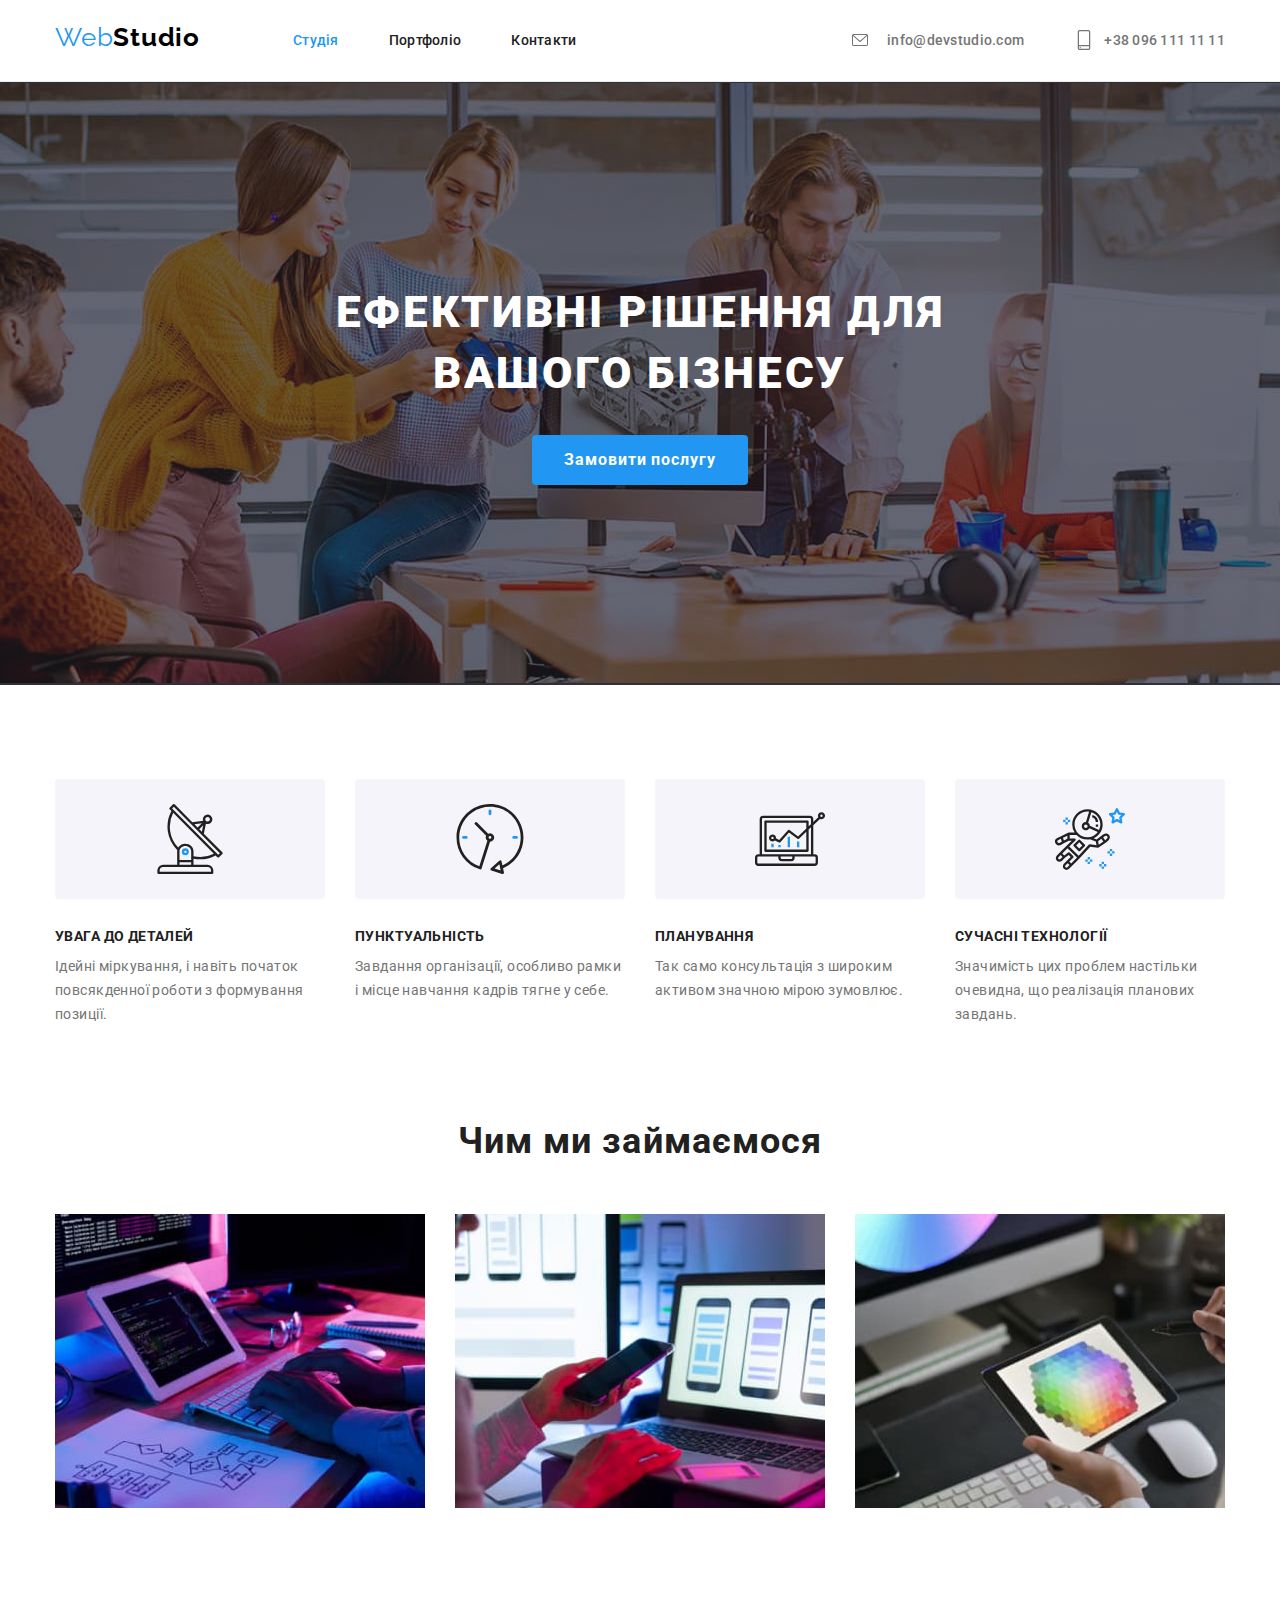
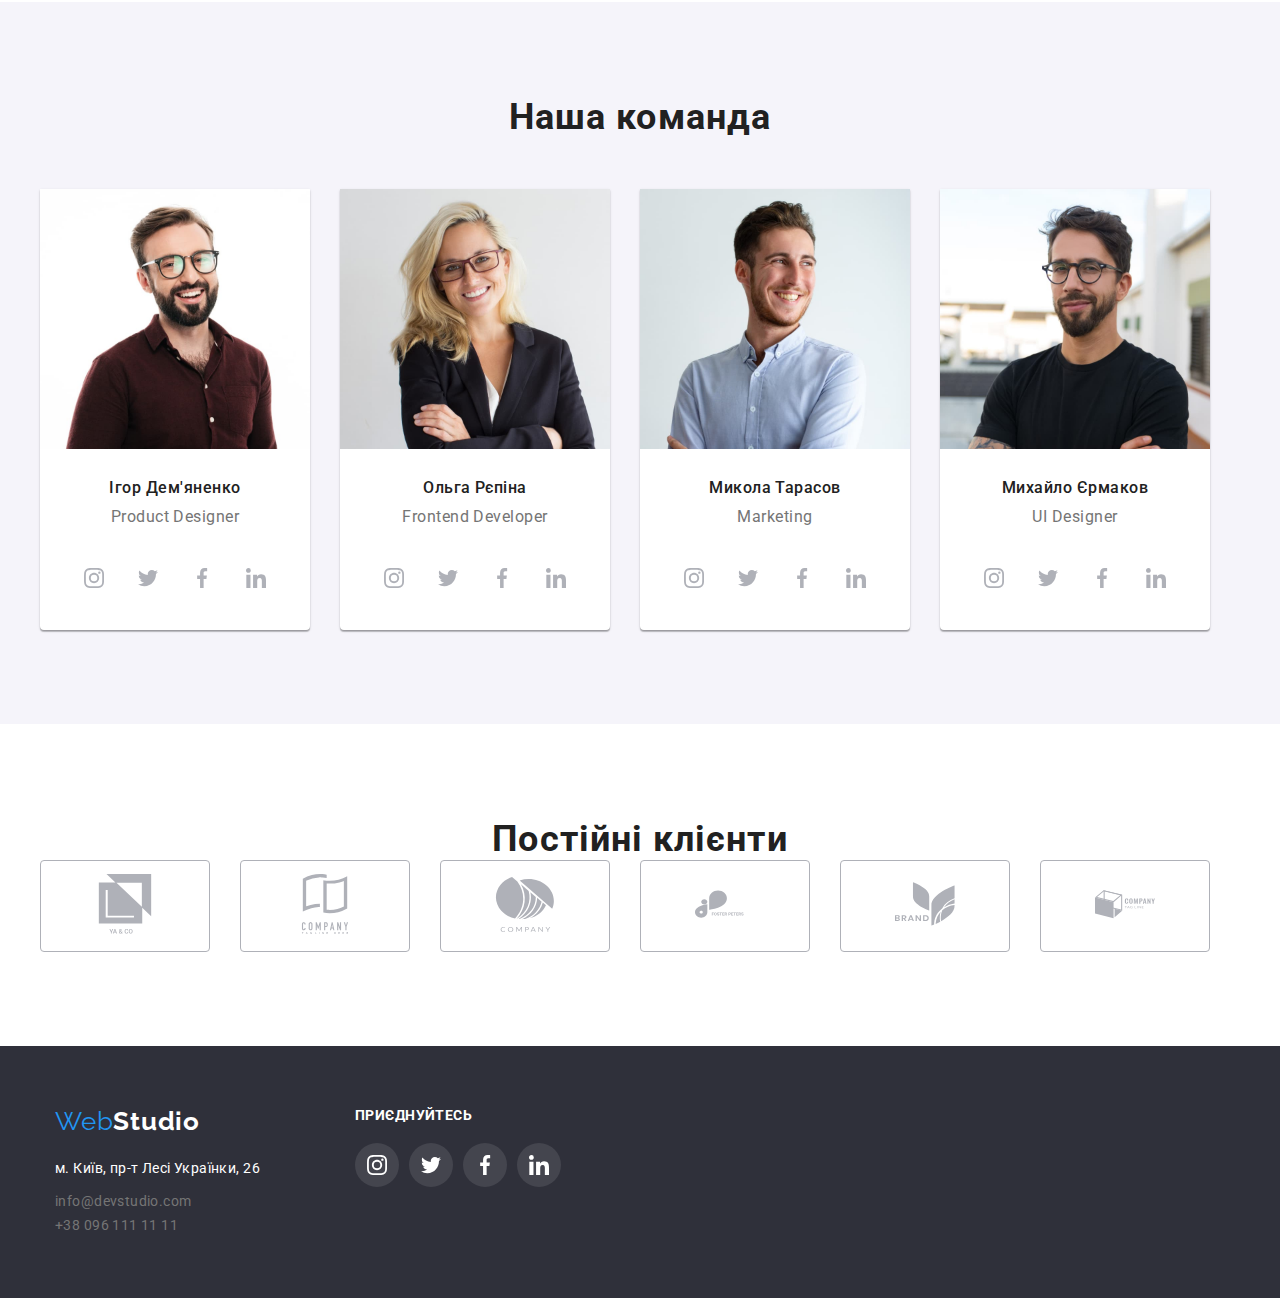
==== commit d4de1c4c: "fixed bag" ====
--- a/index.html
+++ b/index.html
@@ -484,7 +484,7 @@
                 target="_blank"
                 rel="noopener noreferrer"
               >
-                <svg class="social-ikon-item">
+                <svg class="social-ikon-item add">
                   <use href="./image/symbol-defs.svg#icon-instagram"></use>
                 </svg>
               </a>
@@ -496,7 +496,7 @@
                 target="_blank"
                 rel="noopener noreferrer"
               >
-                <svg class="social-ikon-item">
+                <svg class="social-ikon-item add">
                   <use href="./image/symbol-defs.svg#icon-twitter"></use>
                 </svg>
               </a>
@@ -508,7 +508,7 @@
                 target="_blank"
                 rel="noopener noreferrer"
               >
-                <svg class="social-ikon-item">
+                <svg class="social-ikon-item add">
                   <use href="./image/symbol-defs.svg#icon-facebook"></use>
                 </svg>
               </a>
@@ -520,7 +520,7 @@
                 target="_blank"
                 rel="noopener noreferrer"
               >
-                <svg class="social-ikon-item">
+                <svg class="social-ikon-item add">
                   <use href="./image/symbol-defs.svg#icon-linkedin"></use>
                 </svg>
               </a>
--- a/style.css
+++ b/style.css
@@ -40,6 +40,10 @@
   text-decoration: none;
   color: currentColor;
 }
+img {
+  display: block;
+  margin: 0px;
+}
 body {
   background-color: var(--primery-bg-color);
   color: var(--primery-text-color);
@@ -160,17 +164,20 @@
   margin-left: 50px;
 }
 .mail-ikon {
+  fill: var(--primery-text-color);
   margin-right: 10px;
-  width: 16px;
-  height: 12px;
+  width: 34px;
+  height: 16px;
 }
 .telefon-ikon {
+  fill: var(--primery-text-color);
   margin-right: 10px;
-  width: 10px;
-  height: 16px;
+  width: 20px;
+  height: 32px;
 }
 .main-header .contact {
   color: var(--primery-text-color);
+
   font-weight: 500;
   font-size: 14px;
   line-height: 1.2;
@@ -185,16 +192,24 @@
   margin-left: auto;
   justify-content: baseline;
 }
-.contact-header .item {
-  padding-top: 32px;
-  padding-bottom: 32px;
-}
+
 .contact-header {
-  text-align: center;
-}
-.contact-header:hover,
-.contact-header:focus {
+  display: flex;
+  justify-content: center;
+  align-items: center;
+}
+.contact-header .contact:hover,
+.contact-header .contact:focus {
   color: var(--active-color);
+}
+.contact-header .contact:hover .mail-ikon,
+.contact-header .contact:focus .mail-ikon {
+  fill: var(--active-color);
+}
+
+.contact-header .contact:hover .telefon-ikon,
+.contact-header .contact:focus .telefon-ikon {
+  fill: var(--active-color);
 }
 .contact .footer {
   color: #ffffff 60%;
@@ -298,10 +313,13 @@
   background-color: #ffffff;
 }
 .feature-ikon {
+  display: flex;
+  justify-content: center;
+  align-items: center;
   width: 270px;
   height: 120px;
   background-color: var(--button-color);
-  padding: 25px 100px;
+  border-radius: 4px;
   margin-bottom: 30px;
 }
 .ikon-feature {
@@ -410,7 +428,7 @@
 .social-ikon-item {
   width: 20px;
   height: 20px;
-  fill: var(--primery-text-color);
+  fill: #afb1b8;
 }
 .social-link:hover,
 .social-link:focus {
@@ -441,7 +459,7 @@
   width: 170px;
   height: 92px;
   border: 1px solid #afb1b8;
-  padding: 16px 32px;
+  border-radius: 4px;
   justify-content: center;
   align-items: center;
 }
@@ -450,8 +468,8 @@
   height: 60px;
   fill: #afb1b8;
 }
-.clients-link:focus .client-ikon-item,
-.clients-link:hover .client-ikon-item {
+.clients-item:focus .client-ikon-item,
+.clients-item:hover .client-ikon-item {
   fill: var(--active-color);
 }
 .clients-item:focus,
@@ -466,7 +484,10 @@
   padding-bottom: 60px;
 }
 .footer {
+  display: flex;
   background-color: #2f303a;
+  margin-left: auto;
+  margin-right: auto;
 }
 .logo-footer {
   display: inline-block;
@@ -515,6 +536,9 @@
 .social-link-add {
   background-color: rgba(255, 255, 255, 0.1);
 }
+.add {
+  fill: #ffffff;
+}
 /* Portfolio styles */
 
 .buttons-portfolio .button:hover,
@@ -535,11 +559,13 @@
 .portfolio {
   display: flex;
   flex-wrap: wrap;
+  gap: 30px 30px;
+  /* flex-wrap: wrap; */
 }
 .portfolio-element {
-  width: calc((100% - 60px) / 3);
-  margin-right: 30px;
-  margin-bottom: 30px;
+  max-width: calc((100% - 60px) / 3);
+  /* margin-right: 30px;
+  margin-bottom: 30px; */
   border-bottom: 1px solid #eeeeee;
 }
 .portfolio-text {
@@ -550,13 +576,13 @@
   padding: 24px 20px;
   width: 370px;
 }
-.portfolio-element:nth-child(3n) {
+/* .portfolio-element:nth-child(3n) {
   margin-right: 0;
-}
-
-.portfolio-element:nth-last-child(-n + 3) {
+} */
+
+/* .portfolio-element:nth-last-child(-n + 3) {
   margin-bottom: 0;
-}
+} */
 .portfolio .title {
   color: var(--secondary-text-color);
   font-weight: 700;
@@ -571,3 +597,8 @@
   line-height: 1.88;
   letter-spacing: 0.03em;
 }
+.portfolio-element:hover,
+.portfolio-element:focus {
+  box-shadow: 0px 1px 1px rgba(0, 0, 0, 0.12), 0px 4px 4px rgba(0, 0, 0, 0.06),
+    1px 4px 6px rgba(0, 0, 0, 0.16);
+}
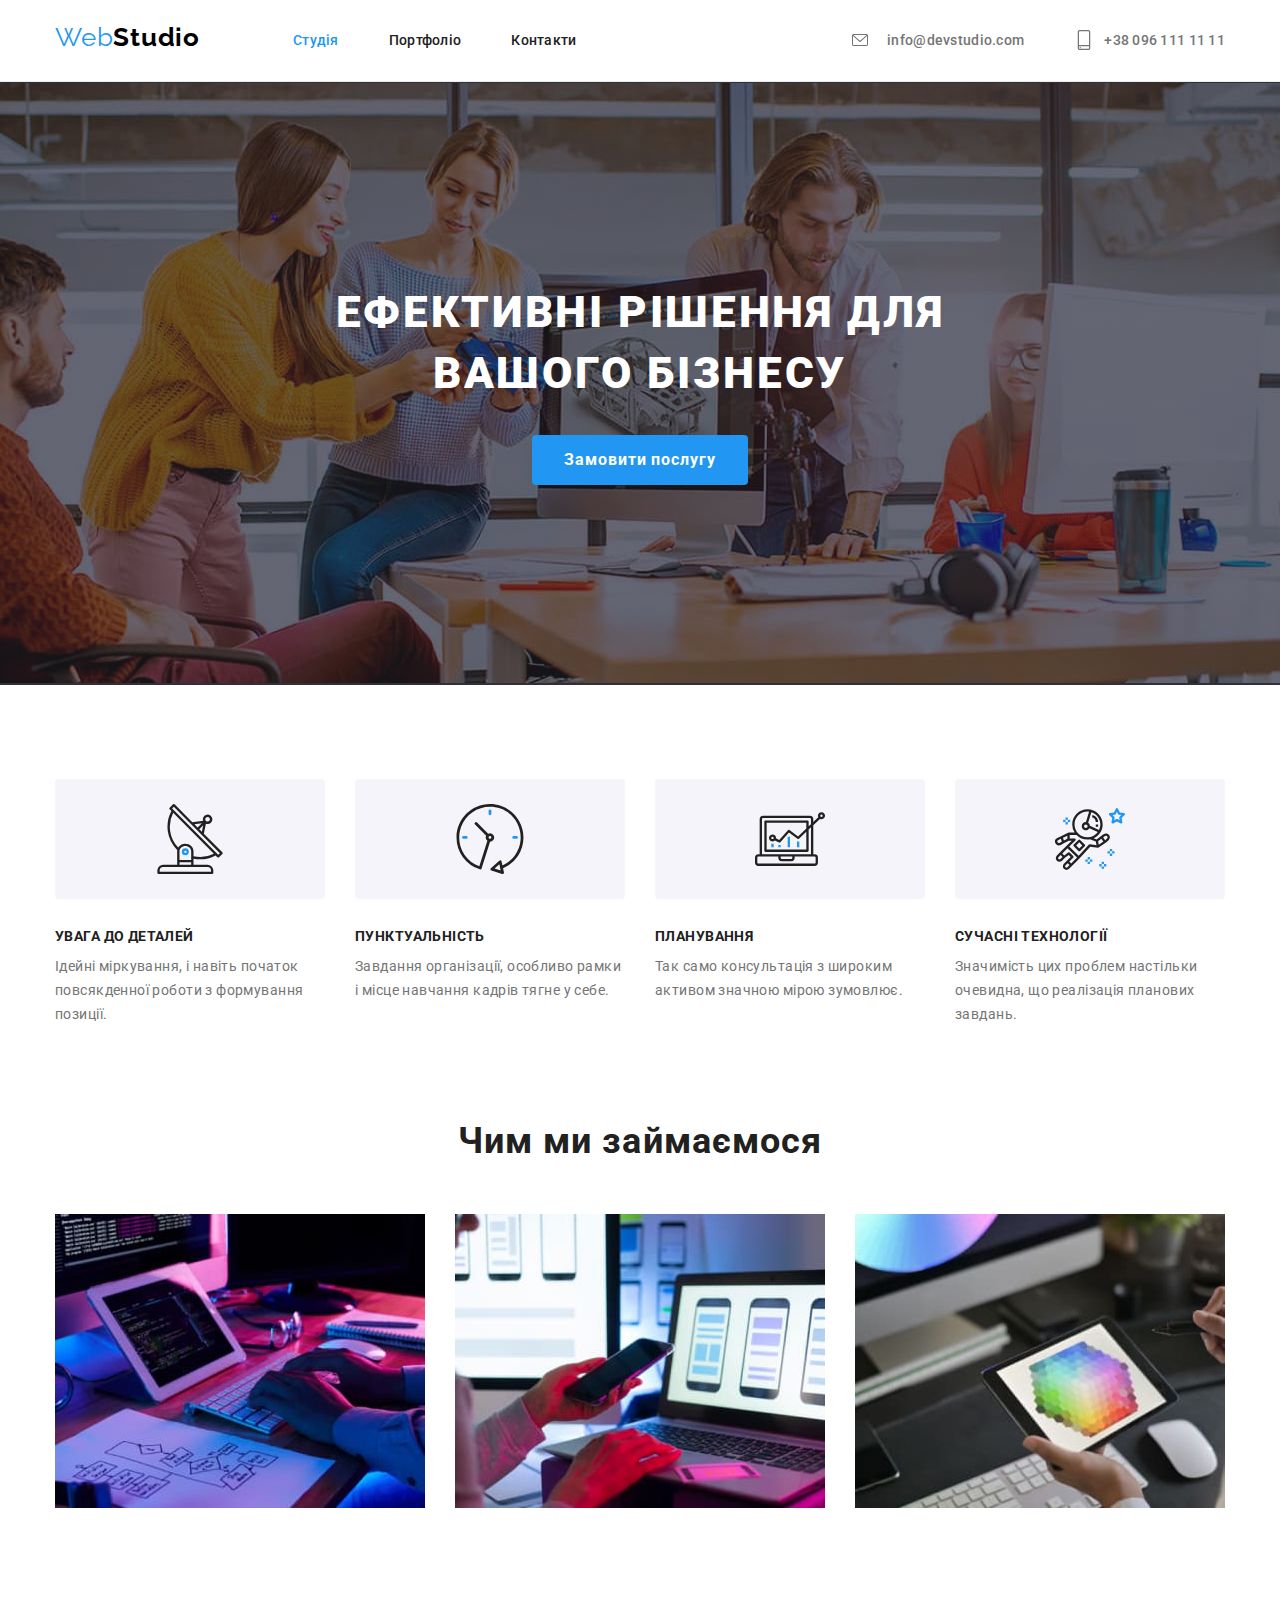
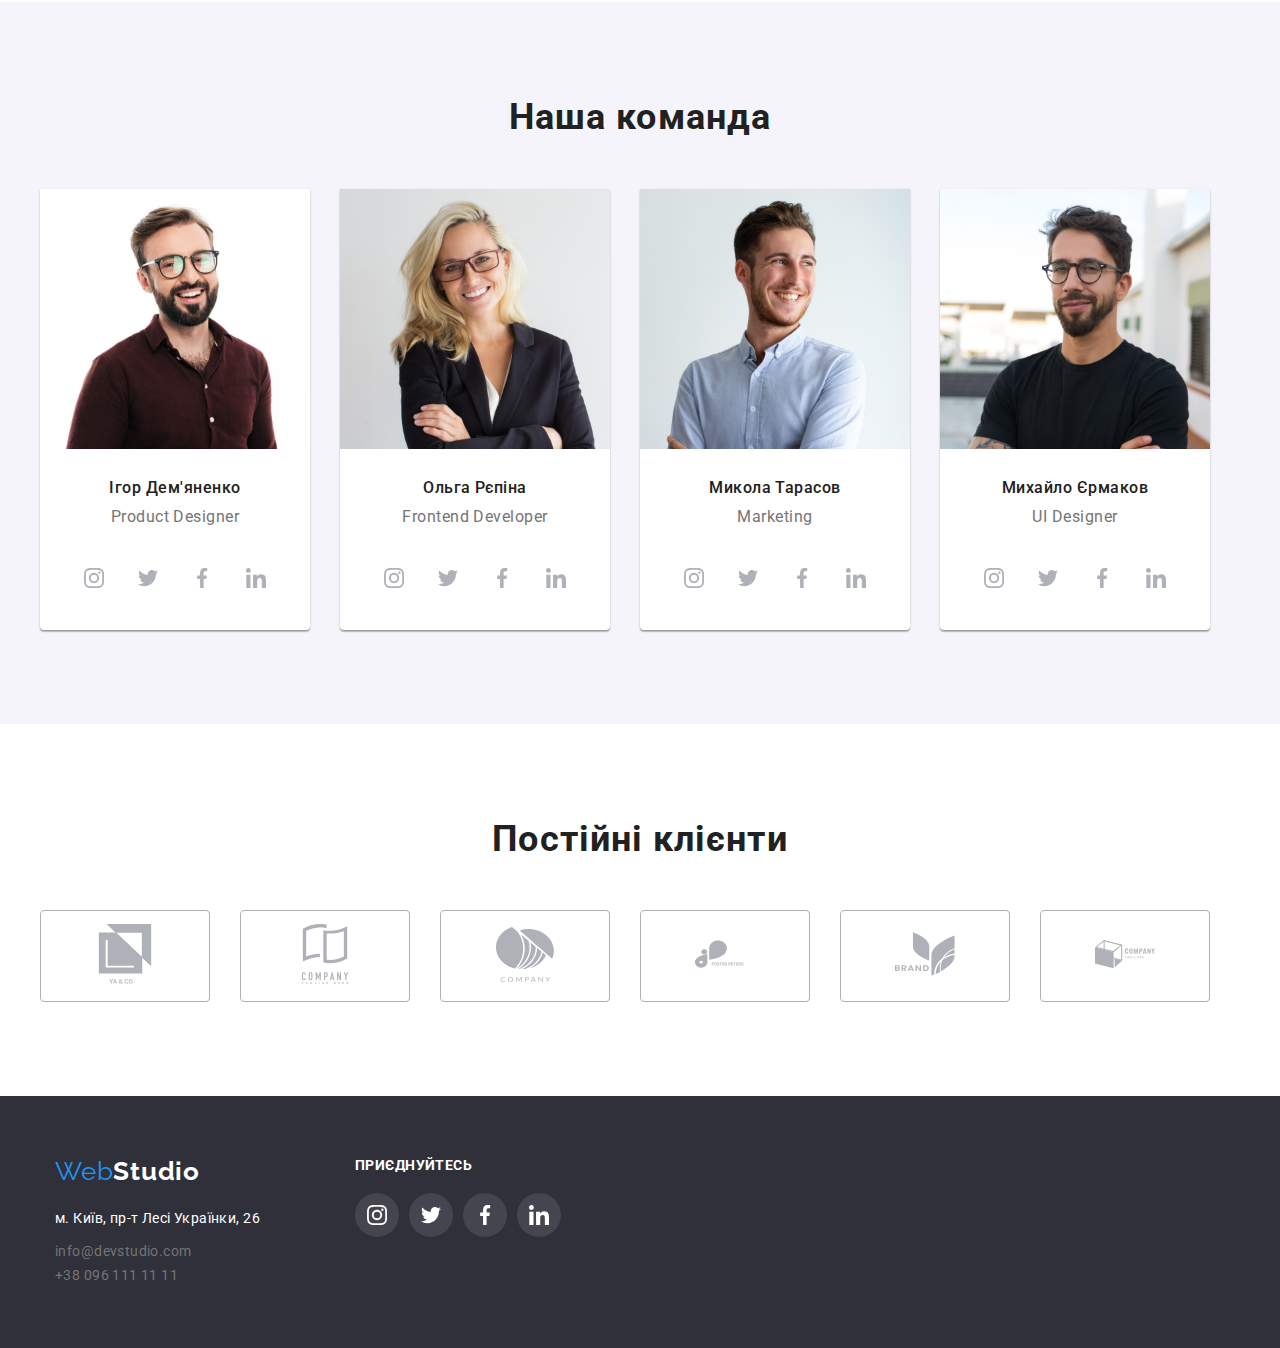
==== commit c96f6e16: "add margin from h2" ====
--- a/index.html
+++ b/index.html
@@ -392,6 +392,7 @@
           </ul>
         </div>
       </section>
+      <!-- Clients -->
       <section class="section clients">
         <div class="container">
           <h2 class="clients-title">Постійні клієнти</h2>
--- a/style.css
+++ b/style.css
@@ -441,6 +441,7 @@
 
 /* our clients */
 .clients-title {
+  margin-bottom:50px;
   font-weight: 700;
   font-size: 36px;
   line-height: 42px;
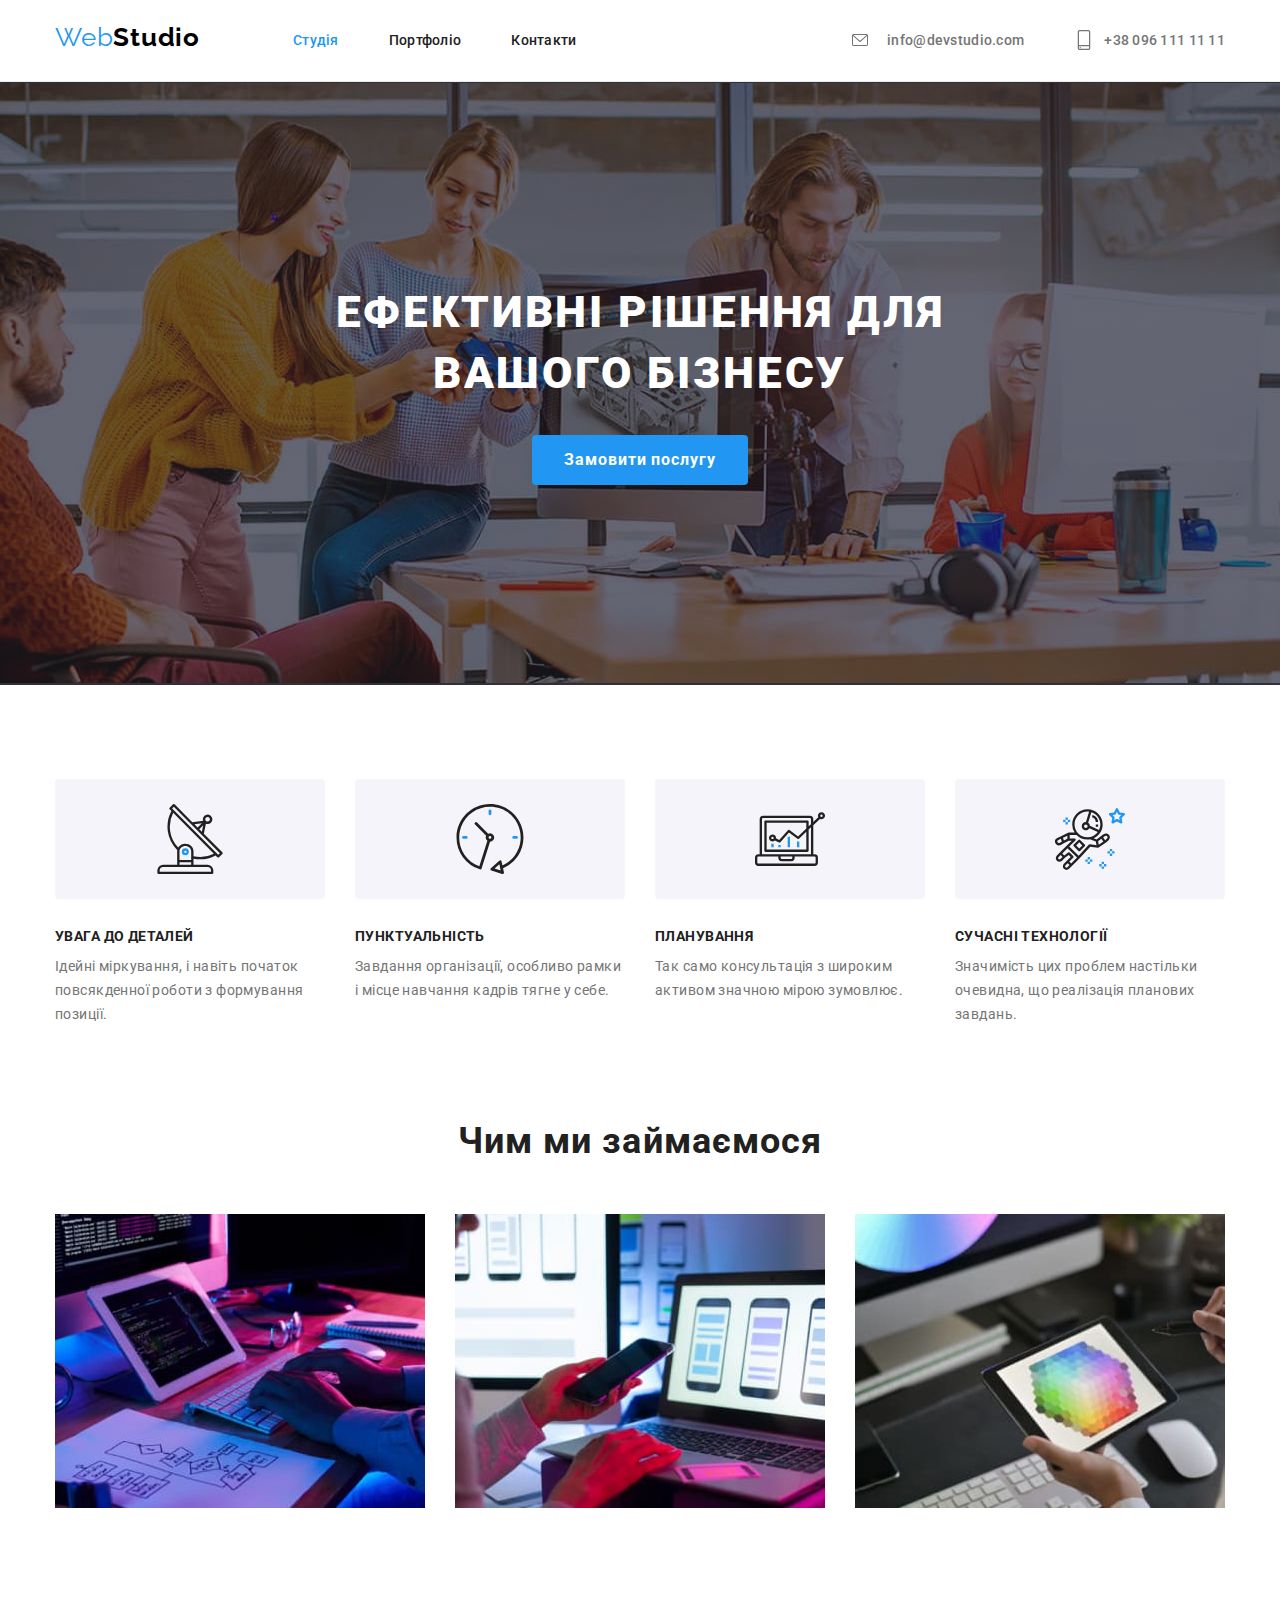
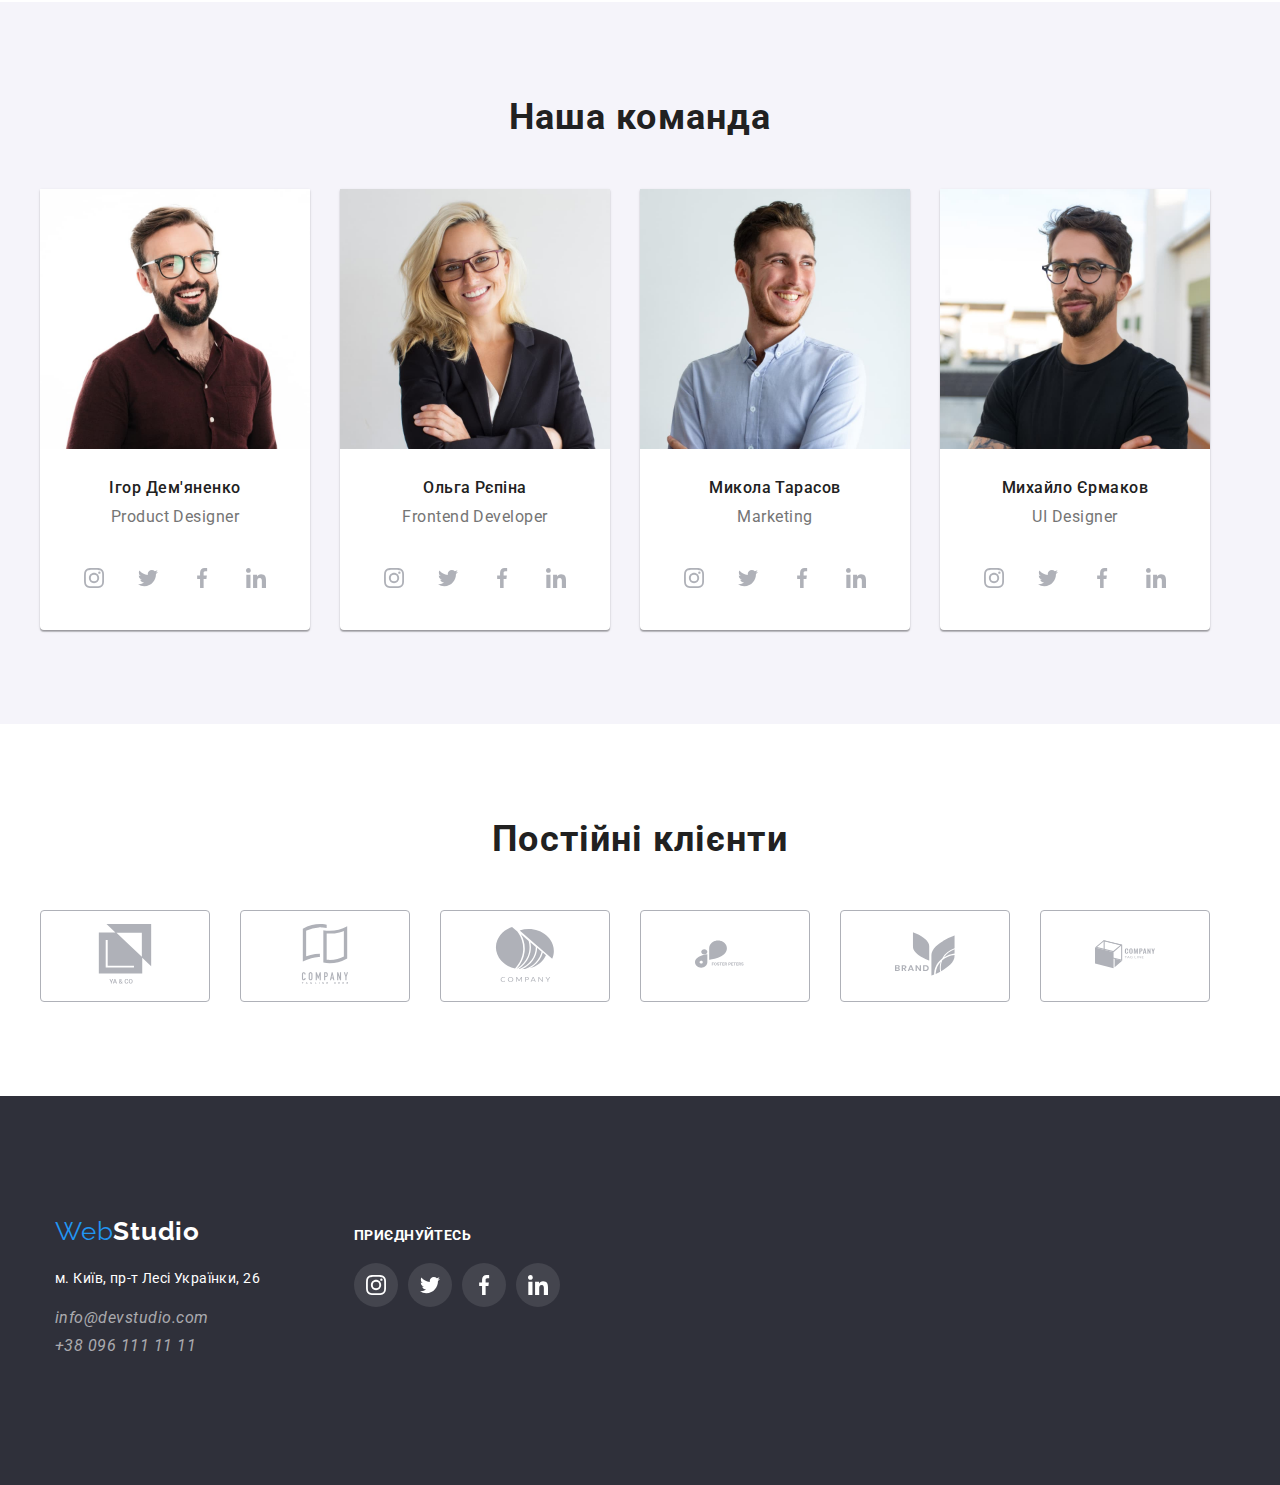
==== commit 933026cd: "finaly" ====
--- a/index.html
+++ b/index.html
@@ -44,16 +44,15 @@
           <li class="item">
             <a href=" mailto:info@devstudio.com" class="contact header">
               <svg class="mail-ikon">
-                <use href="./image/symbol-defs.svg#icon-envelope"></use></svg
-              >info@devstudio.com</a
-            >
+                <use href="./image/symbol-defs.svg#icon-envelope"></use></svg>
+              <span>info@devstudio.com</span>
+              </a>
           </li>
           <li class="item">
             <a href="tel:+380961111111" class="contact header">
               <svg class="telefon-ikon">
-                <use href="./image/symbol-defs.svg#icon-smartphone"></use></svg
-              >+38 096 111 11 11</a
-            >
+                <use href="./image/symbol-defs.svg#icon-smartphone"></use></svg>
+              <span>+38 096 111 11 11</span></a>
           </li>
         </ul>
       </div>
@@ -453,7 +452,7 @@
 
           <address>
             <ul class="contact utilited-ul">
-              <li>
+              <li class="contact-item">
                 <a
                   href="https://www.google.com/maps/place/%D0%B1%D1%83%D0%BB.+%D0%9B%D0%B5%D1%81%D0%B8+%D0%A3%D0%BA%D1%80%D0%B0%D0%B8%D0%BD%D0%BA%D0%B8,+26,+%D0%9A%D0%B8%D0%B5%D0%B2,+%D0%A3%D0%BA%D1%80%D0%B0%D0%B8%D0%BD%D0%B0,+02000/@50.4265841,30.5361971,17z/data=!3m1!4b1!4m5!3m4!1s0x40d4cf0e033ecbe9:0x57a4dffefec77da0!8m2!3d50.4265807!4d30.5383858"
                   target="_blank"
@@ -462,13 +461,13 @@
                   >м. Київ, пр-т Лесі Українки, 26</a
                 >
               </li>
-              <li>
-                <a href=" mailto:info@devstudio.com" class="contact footer"
+              <li class="contact-item">
+                <a href=" mailto:info@devstudio.com" class="contact-footer"
                   >info@devstudio.com</a
                 >
               </li>
-              <li>
-                <a href="tel:+380961111111" class="contact footer"
+              <li class="contact-item">
+                <a href="tel:+380961111111" class="contact-footer"
                   >+38 096 111 11 11</a
                 >
               </li>
--- a/style.css
+++ b/style.css
@@ -441,7 +441,7 @@
 
 /* our clients */
 .clients-title {
-  margin-bottom:50px;
+  margin-bottom: 50px;
   font-weight: 700;
   font-size: 36px;
   line-height: 42px;
@@ -481,14 +481,19 @@
 .container-footer {
   padding-left: 15px;
   padding-right: 15px;
+ display: flex;
+ align-items: baseline;
+ padding-top: 60px;
+ padding-bottom: 60px;
+}
+.footer {
+  display: flex;
+  background-color: #2f303a;
+  margin-left: auto;
+  margin-right: auto;
   padding-top: 60px;
   padding-bottom: 60px;
-}
-.footer {
-  display: flex;
-  background-color: #2f303a;
-  margin-left: auto;
-  margin-right: auto;
+
 }
 .logo-footer {
   display: inline-block;
@@ -508,6 +513,13 @@
 }
 .contact-footer {
   color: rgba(255, 255, 255, 0.6);
+ 
+}
+.contact .contact-footer{
+  margin-bottom: 9px;
+}
+.contact-item{
+  text-decoration: none;
   margin-bottom: 9px;
 }
 .footer-add .social {
@@ -528,11 +540,16 @@
   align-items: baseline;
   gap: 94px;
 }
+
 .footer-add {
-  width: 210px;
+  display: flex;
+  flex-direction: column;
+
 }
 .footer-contacts {
-  width: 206px;
+  display: flex;
+  flex-direction: column;
+
 }
 .social-link-add {
   background-color: rgba(255, 255, 255, 0.1);
@@ -598,8 +615,11 @@
   line-height: 1.88;
   letter-spacing: 0.03em;
 }
-.portfolio-element:hover,
-.portfolio-element:focus {
+.portfolio-link{
+  display: block;
+}
+.portfolio-link:hover,
+.portfolio-link:focus {
   box-shadow: 0px 1px 1px rgba(0, 0, 0, 0.12), 0px 4px 4px rgba(0, 0, 0, 0.06),
     1px 4px 6px rgba(0, 0, 0, 0.16);
 }
